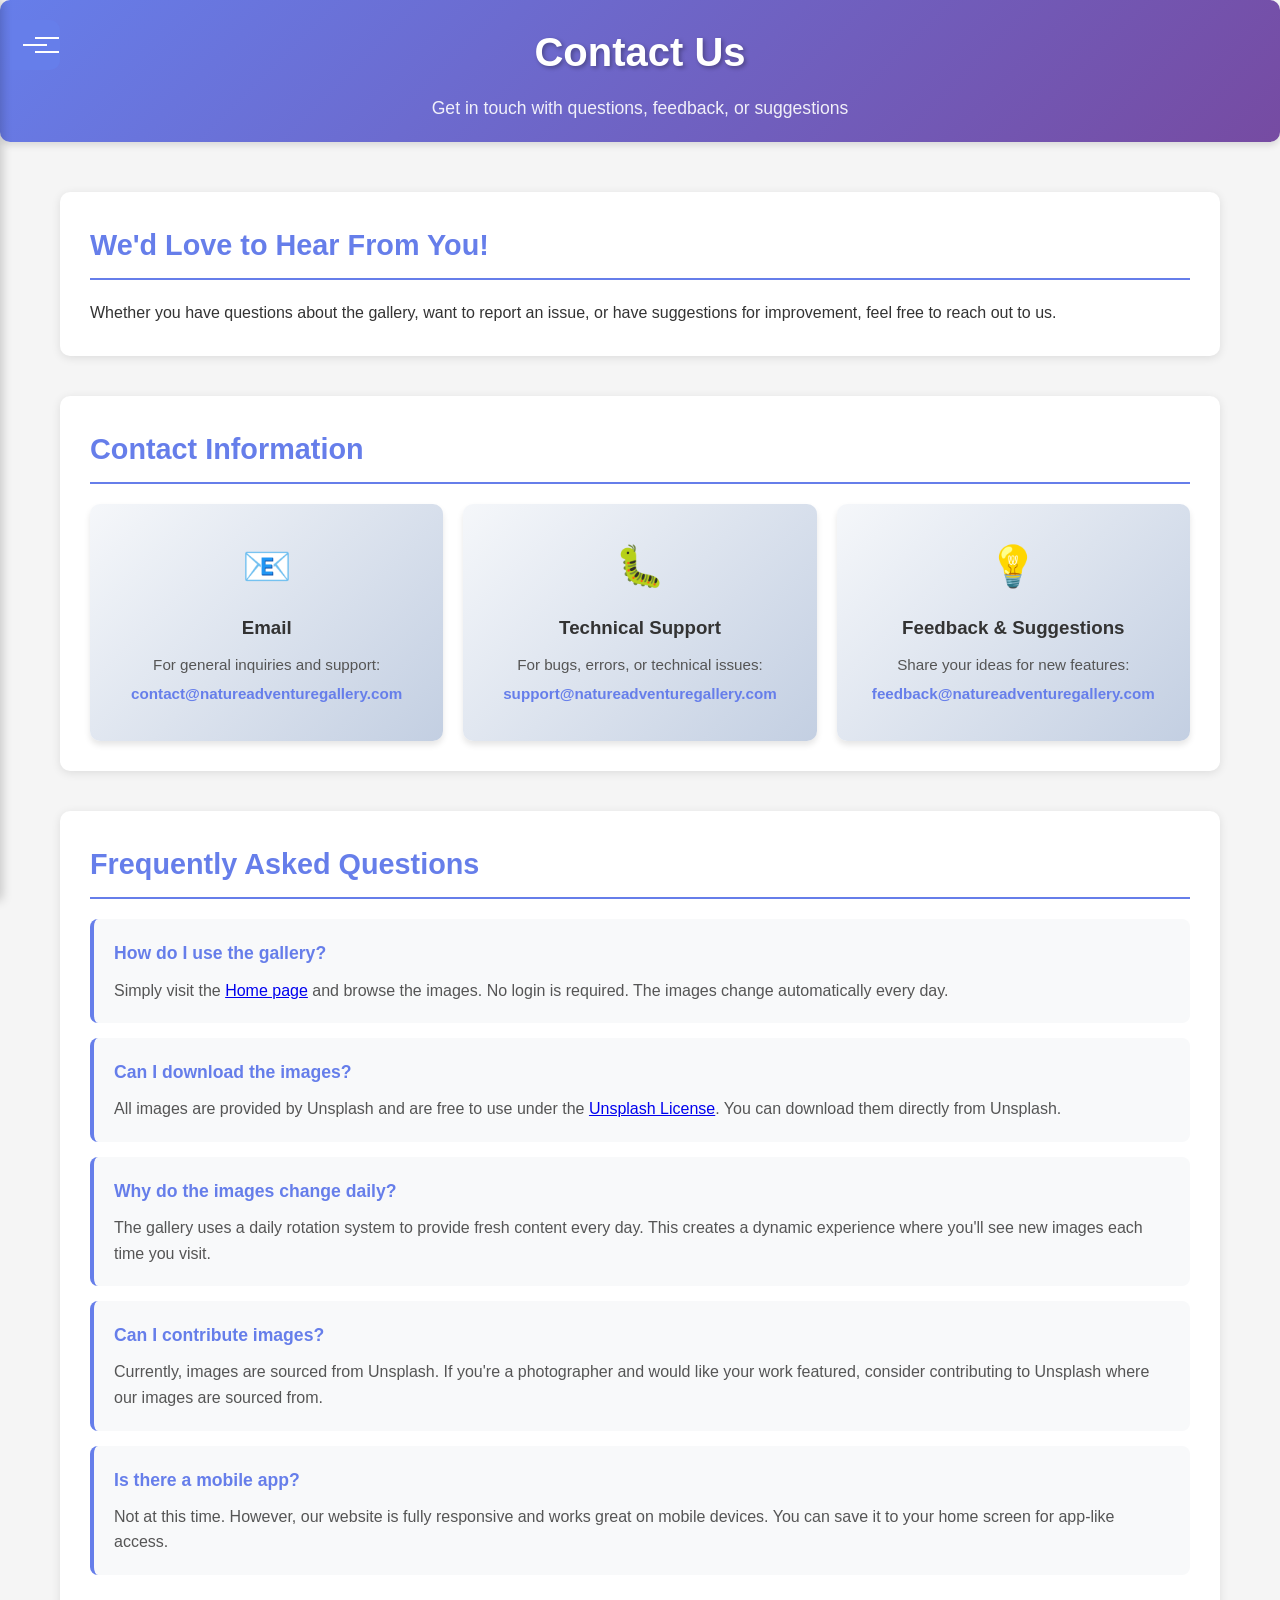
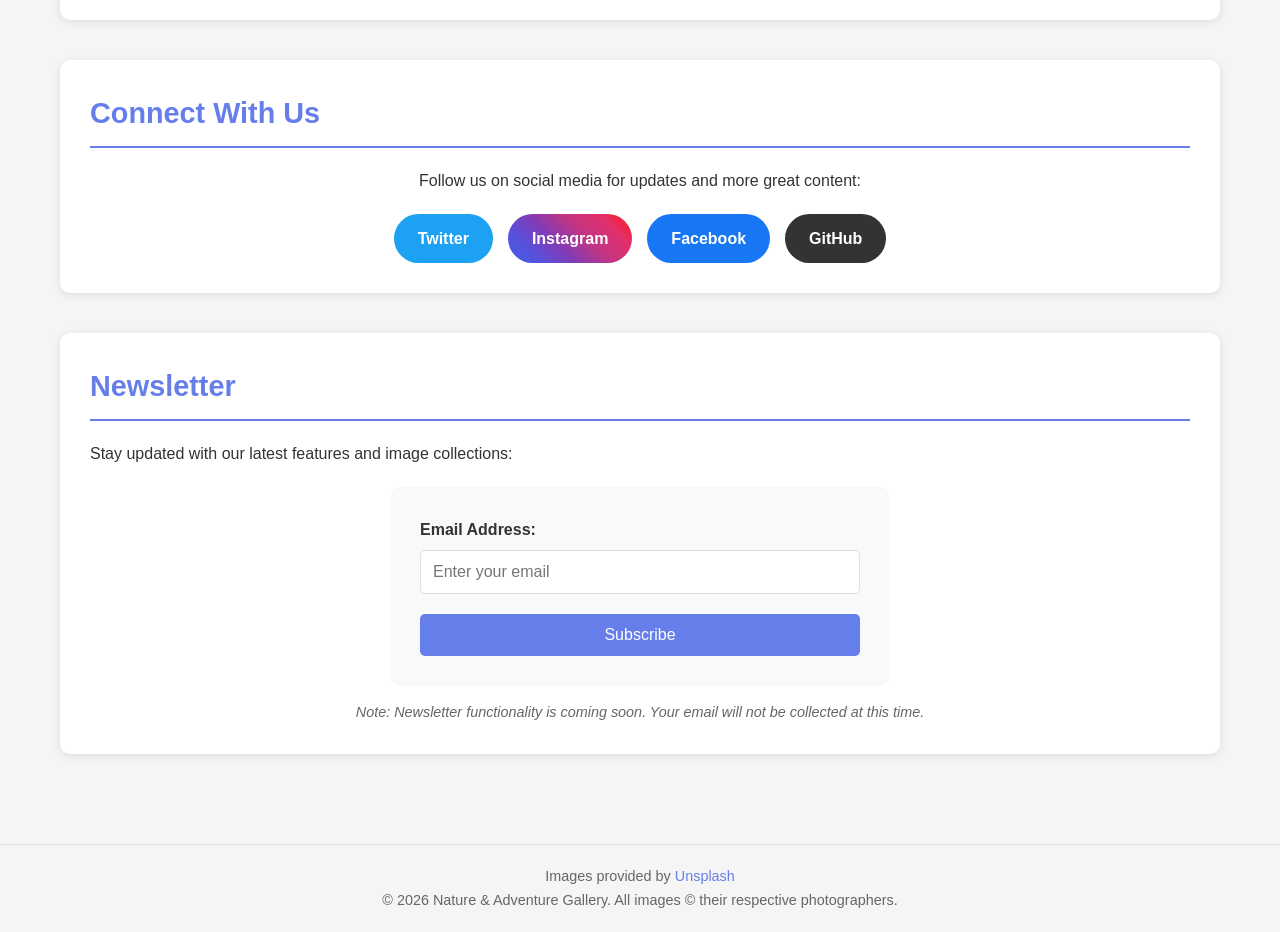
==== contact.html @ 685c34d5 "Add collapsible sidebar menu with Home, How To, and Contact pages - Add left sidebar with hamburger " ====
<!DOCTYPE html>
<html lang="en">
<head>
    <meta charset="UTF-8">
    <meta name="viewport" content="width=device-width, initial-scale=1.0">
    <title>Contact - Nature & Adventure Gallery</title>
    <link rel="stylesheet" href="styles.css">
</head>
<body>
    <div class="sidebar-container">
        <button class="sidebar-toggle" id="sidebarToggle" aria-label="Toggle menu">
            <span class="hamburger"></span>
        </button>
        <nav class="sidebar" id="sidebar">
            <ul class="sidebar-menu">
                <li><a href="index.html">Home</a></li>
                <li><a href="how-to.html">How To</a></li>
                <li><a href="contact.html" class="active">Contact</a></li>
            </ul>
        </nav>
    </div>
    
    <div class="main-content">
        <header>
            <h1>Contact Us</h1>
            <p>Get in touch with questions, feedback, or suggestions</p>
        </header>
        
        <main>
            <div class="content-page">
                <section class="contact-section">
                    <h2>We'd Love to Hear From You!</h2>
                    <p>Whether you have questions about the gallery, want to report an issue, or have suggestions for improvement, feel free to reach out to us.</p>
                </section>
                
                <section class="contact-section">
                    <h2>Contact Information</h2>
                    <div class="contact-cards">
                        <div class="contact-card">
                            <div class="contact-icon">📧</div>
                            <h3>Email</h3>
                            <p>For general inquiries and support:</p>
                            <p><a href="mailto:contact@natureadventuregallery.com">contact@natureadventuregallery.com</a></p>
                        </div>
                        <div class="contact-card">
                            <div class="contact-icon">🐛</div>
                            <h3>Technical Support</h3>
                            <p>For bugs, errors, or technical issues:</p>
                            <p><a href="mailto:support@natureadventuregallery.com">support@natureadventuregallery.com</a></p>
                        </div>
                        <div class="contact-card">
                            <div class="contact-icon">💡</div>
                            <h3>Feedback & Suggestions</h3>
                            <p>Share your ideas for new features:</p>
                            <p><a href="mailto:feedback@natureadventuregallery.com">feedback@natureadventuregallery.com</a></p>
                        </div>
                    </div>
                </section>
                
                <section class="contact-section">
                    <h2>Frequently Asked Questions</h2>
                    <div class="faq-container">
                        <div class="faq-item">
                            <h3>How do I use the gallery?</h3>
                            <p>Simply visit the <a href="index.html">Home page</a> and browse the images. No login is required. The images change automatically every day.</p>
                        </div>
                        <div class="faq-item">
                            <h3>Can I download the images?</h3>
                            <p>All images are provided by Unsplash and are free to use under the <a href="https://unsplash.com/license" target="_blank">Unsplash License</a>. You can download them directly from Unsplash.</p>
                        </div>
                        <div class="faq-item">
                            <h3>Why do the images change daily?</h3>
                            <p>The gallery uses a daily rotation system to provide fresh content every day. This creates a dynamic experience where you'll see new images each time you visit.</p>
                        </div>
                        <div class="faq-item">
                            <h3>Can I contribute images?</h3>
                            <p>Currently, images are sourced from Unsplash. If you're a photographer and would like your work featured, consider contributing to Unsplash where our images are sourced from.</p>
                        </div>
                        <div class="faq-item">
                            <h3>Is there a mobile app?</h3>
                            <p>Not at this time. However, our website is fully responsive and works great on mobile devices. You can save it to your home screen for app-like access.</p>
                        </div>
                    </div>
                </section>
                
                <section class="contact-section">
                    <h2>Connect With Us</h2>
                    <div class="social-links">
                        <p>Follow us on social media for updates and more great content:</p>
                        <div class="social-icons">
                            <a href="https://twitter.com/naturegallery" target="_blank" class="social-icon twitter">Twitter</a>
                            <a href="https://instagram.com/natureadventuregallery" target="_blank" class="social-icon instagram">Instagram</a>
                            <a href="https://facebook.com/natureadventuregallery" target="_blank" class="social-icon facebook">Facebook</a>
                            <a href="https://github.com/JowanWondergem/mistraltestcode" target="_blank" class="social-icon github">GitHub</a>
                        </div>
                    </div>
                </section>
                
                <section class="contact-section">
                    <h2>Newsletter</h2>
                    <p>Stay updated with our latest features and image collections:</p>
                    <form class="newsletter-form" action="#" method="post">
                        <div class="form-group">
                            <label for="email">Email Address:</label>
                            <input type="email" id="email" name="email" placeholder="Enter your email" required>
                        </div>
                        <button type="submit" class="submit-btn">Subscribe</button>
                    </form>
                    <p class="note">Note: Newsletter functionality is coming soon. Your email will not be collected at this time.</p>
                </section>
            </div>
        </main>
        
        <footer>
            <p>Images provided by <a href="https://unsplash.com" target="_blank">Unsplash</a></p>
            <p>&copy; 2026 Nature & Adventure Gallery. All images &copy; their respective photographers.</p>
        </footer>
    </div>
    
    <script src="app.js"></script>
</body>
</html>
---- styles.css ----
* {
    margin: 0;
    padding: 0;
    box-sizing: border-box;
}

body {
    font-family: 'Segoe UI', Tahoma, Geneva, Verdana, sans-serif;
    background-color: #f5f5f5;
    color: #333;
    line-height: 1.6;
    padding: 0;
    display: flex;
    min-height: 100vh;
}

/* Sidebar Styles */
.sidebar-container {
    position: fixed;
    left: 0;
    top: 0;
    z-index: 1000;
}

.sidebar-toggle {
    background: #667eea;
    border: none;
    width: 50px;
    height: 50px;
    cursor: pointer;
    border-radius: 0 10px 10px 0;
    display: flex;
    align-items: center;
    justify-content: center;
    margin-top: 20px;
    margin-left: 10px;
    transition: background 0.3s ease;
}

.sidebar-toggle:hover {
    background: #5568d3;
}

.sidebar-toggle:focus {
    outline: none;
    box-shadow: 0 0 0 3px rgba(102, 126, 234, 0.3);
}

.hamburger {
    display: block;
    width: 24px;
    height: 2px;
    background: white;
    position: relative;
    transition: all 0.3s ease;
}

.hamburger::before,
.hamburger::after {
    content: '';
    position: absolute;
    width: 24px;
    height: 2px;
    background: white;
    transition: all 0.3s ease;
}

.hamburger::before {
    top: -7px;
}

.hamburger::after {
    top: 7px;
}

.sidebar-toggle.open .hamburger {
    background: transparent;
}

.sidebar-toggle.open .hamburger::before {
    top: 0;
    transform: rotate(45deg);
}

.sidebar-toggle.open .hamburger::after {
    top: 0;
    transform: rotate(-45deg);
}

.sidebar {
    position: fixed;
    left: 0;
    top: 0;
    width: 250px;
    height: 100vh;
    background: linear-gradient(180deg, #667eea 0%, #764ba2 100%);
    color: white;
    transform: translateX(-100%);
    transition: transform 0.3s ease;
    z-index: 999;
    overflow-y: auto;
    box-shadow: 2px 0 10px rgba(0, 0, 0, 0.2);
}

.sidebar.open {
    transform: translateX(0);
}

.sidebar-menu {
    list-style: none;
    padding: 80px 0 20px;
}

.sidebar-menu li {
    padding: 15px 20px;
    border-bottom: 1px solid rgba(255, 255, 255, 0.1);
}

.sidebar-menu li:last-child {
    border-bottom: none;
}

.sidebar-menu a {
    color: white;
    text-decoration: none;
    font-size: 1.1rem;
    display: block;
    transition: all 0.3s ease;
    padding: 5px 0;
}

.sidebar-menu a:hover {
    color: #ffd700;
    transform: translateX(10px);
}

.sidebar-menu a.active {
    color: #ffd700;
    font-weight: bold;
    background: rgba(255, 215, 0, 0.1);
    border-radius: 5px;
    padding: 8px 15px;
}

.main-content {
    flex: 1;
    margin-left: 0;
    transition: margin-left 0.3s ease;
    width: 100%;
}

.sidebar.open ~ .main-content {
    margin-left: 250px;
}

/* Overlay when sidebar is open on mobile */
.sidebar-overlay {
    display: none;
    position: fixed;
    top: 0;
    left: 0;
    right: 0;
    bottom: 0;
    background: rgba(0, 0, 0, 0.5);
    z-index: 998;
}

.sidebar-overlay.active {
    display: block;
}

header {
    text-align: center;
    margin-bottom: 30px;
    padding: 20px;
    background: linear-gradient(135deg, #667eea 0%, #764ba2 100%);
    color: white;
    border-radius: 10px;
    box-shadow: 0 4px 6px rgba(0, 0, 0, 0.1);
}

header h1 {
    font-size: 2.5rem;
    margin-bottom: 10px;
    text-shadow: 2px 2px 4px rgba(0, 0, 0, 0.3);
}

header p {
    font-size: 1.1rem;
    opacity: 0.9;
}

.gallery-grid {
    display: grid;
    grid-template-columns: repeat(auto-fill, minmax(250px, 1fr));
    gap: 20px;
    margin-bottom: 30px;
}

.gallery-item {
    position: relative;
    aspect-ratio: 1 / 1;
    overflow: hidden;
    border-radius: 10px;
    box-shadow: 0 4px 8px rgba(0, 0, 0, 0.1);
    transition: transform 0.3s ease, box-shadow 0.3s ease;
    background-color: #ddd;
}

.gallery-item:hover {
    transform: scale(1.03);
    box-shadow: 0 6px 12px rgba(0, 0, 0, 0.2);
}

.gallery-item img {
    width: 100%;
    height: 100%;
    object-fit: cover;
    display: block;
    transition: transform 0.5s ease;
}

.gallery-item:hover img {
    transform: scale(1.1);
}

.gallery-item .overlay {
    position: absolute;
    bottom: 0;
    left: 0;
    right: 0;
    background: linear-gradient(transparent, rgba(0, 0, 0, 0.8));
    color: white;
    padding: 20px;
    transform: translateY(100%);
    transition: transform 0.3s ease;
}

.gallery-item:hover .overlay {
    transform: translateY(0);
}

.gallery-item .category {
    font-size: 0.9rem;
    font-weight: bold;
    margin-bottom: 5px;
}

.gallery-item .photographer {
    font-size: 0.8rem;
    opacity: 0.8;
}

.loading {
    text-align: center;
    font-size: 1.2rem;
    color: #666;
    margin: 40px 0;
}

footer {
    text-align: center;
    padding: 20px;
    color: #666;
    font-size: 0.9rem;
    margin-top: 30px;
    border-top: 1px solid #ddd;
}

footer a {
    color: #667eea;
    text-decoration: none;
}

footer a:hover {
    text-decoration: underline;
}

/* Responsive adjustments */
@media (max-width: 768px) {
    .gallery-grid {
        grid-template-columns: repeat(auto-fill, minmax(200px, 1fr));
        gap: 15px;
    }
    
    header h1 {
        font-size: 2rem;
    }
    
    header p {
        font-size: 1rem;
    }
}

@media (max-width: 480px) {
    body {
        padding: 10px;
    }
    
    .gallery-grid {
        grid-template-columns: repeat(auto-fill, minmax(150px, 1fr));
        gap: 10px;
    }
    
    header h1 {
        font-size: 1.5rem;
    }
    
    header p {
        font-size: 0.9rem;
    }
}

/* Animation for new images */
@keyframes fadeIn {
    from {
        opacity: 0;
        transform: scale(0.9);
    }
    to {
        opacity: 1;
        transform: scale(1);
    }
}

.gallery-item.fade-in {
    animation: fadeIn 0.5s ease forwards;
}

/* Content Pages Styles */
.content-page {
    max-width: 1200px;
    margin: 0 auto;
    padding: 20px;
}

.how-to-section {
    margin-bottom: 40px;
    background: white;
    padding: 30px;
    border-radius: 10px;
    box-shadow: 0 2px 10px rgba(0, 0, 0, 0.1);
}

.how-to-section h2 {
    color: #667eea;
    margin-bottom: 20px;
    font-size: 1.8rem;
    border-bottom: 2px solid #667eea;
    padding-bottom: 10px;
}

.instructions-list {
    margin-left: 20px;
    line-height: 1.8;
}

.instructions-list li {
    margin-bottom: 10px;
}

.categories-grid {
    display: grid;
    grid-template-columns: repeat(auto-fit, minmax(250px, 1fr));
    gap: 20px;
    margin-top: 20px;
}

.category-card {
    background: linear-gradient(135deg, #f5f7fa 0%, #c3cfe2 100%);
    padding: 20px;
    border-radius: 10px;
    text-align: center;
    box-shadow: 0 4px 6px rgba(0, 0, 0, 0.1);
}

.category-card h3 {
    margin-bottom: 10px;
    color: #333;
}

.category-card p {
    font-size: 0.95rem;
    color: #555;
}

/* Contact Page Styles */
.contact-section {
    margin-bottom: 40px;
    background: white;
    padding: 30px;
    border-radius: 10px;
    box-shadow: 0 2px 10px rgba(0, 0, 0, 0.1);
}

.contact-section h2 {
    color: #667eea;
    margin-bottom: 20px;
    font-size: 1.8rem;
    border-bottom: 2px solid #667eea;
    padding-bottom: 10px;
}

.contact-cards {
    display: grid;
    grid-template-columns: repeat(auto-fit, minmax(250px, 1fr));
    gap: 20px;
    margin-top: 20px;
}

.contact-card {
    background: linear-gradient(135deg, #f5f7fa 0%, #c3cfe2 100%);
    padding: 30px 20px;
    border-radius: 10px;
    text-align: center;
    box-shadow: 0 4px 6px rgba(0, 0, 0, 0.1);
}

.contact-icon {
    font-size: 2.5rem;
    margin-bottom: 15px;
}

.contact-card h3 {
    margin-bottom: 10px;
    color: #333;
}

.contact-card p {
    font-size: 0.95rem;
    color: #555;
    margin-bottom: 5px;
}

.contact-card a {
    color: #667eea;
    text-decoration: none;
    font-weight: bold;
}

.contact-card a:hover {
    text-decoration: underline;
}

/* FAQ Section */
.faq-container {
    margin-top: 20px;
}

.faq-item {
    background: #f8f9fa;
    padding: 20px;
    border-radius: 8px;
    margin-bottom: 15px;
    border-left: 4px solid #667eea;
}

.faq-item h3 {
    color: #667eea;
    margin-bottom: 10px;
    font-size: 1.1rem;
}

.faq-item p {
    color: #555;
    line-height: 1.6;
}

/* Social Links */
.social-links {
    text-align: center;
}

.social-links p {
    margin-bottom: 20px;
}

.social-icons {
    display: flex;
    justify-content: center;
    gap: 15px;
    flex-wrap: wrap;
}

.social-icon {
    display: inline-block;
    background: #667eea;
    color: white;
    padding: 12px 24px;
    border-radius: 25px;
    text-decoration: none;
    font-weight: bold;
    transition: all 0.3s ease;
}

.social-icon:hover {
    background: #5568d3;
    transform: translateY(-3px);
    box-shadow: 0 4px 8px rgba(0, 0, 0, 0.2);
}

.social-icon.twitter { background: #1DA1F2; }
.social-icon.instagram { background: linear-gradient(45deg, #405DE6, #5851DB, #833AB4, #C13584, #E1306C, #FD1D1D); }
.social-icon.facebook { background: #1877F2; }
.social-icon.github { background: #333; }

/* Newsletter Form */
.newsletter-form {
    max-width: 500px;
    margin: 20px auto 0;
    background: #f8f9fa;
    padding: 30px;
    border-radius: 10px;
}

.form-group {
    margin-bottom: 20px;
}

.form-group label {
    display: block;
    margin-bottom: 8px;
    font-weight: bold;
    color: #333;
}

.form-group input {
    width: 100%;
    padding: 12px;
    border: 1px solid #ddd;
    border-radius: 5px;
    font-size: 1rem;
    transition: border 0.3s ease;
}

.form-group input:focus {
    outline: none;
    border-color: #667eea;
    box-shadow: 0 0 0 3px rgba(102, 126, 234, 0.1);
}

.submit-btn {
    background: #667eea;
    color: white;
    border: none;
    padding: 12px 30px;
    border-radius: 5px;
    font-size: 1rem;
    cursor: pointer;
    transition: all 0.3s ease;
    width: 100%;
}

.submit-btn:hover {
    background: #5568d3;
    transform: translateY(-2px);
}

.note {
    font-size: 0.9rem;
    color: #666;
    font-style: italic;
    text-align: center;
    margin-top: 15px;
}
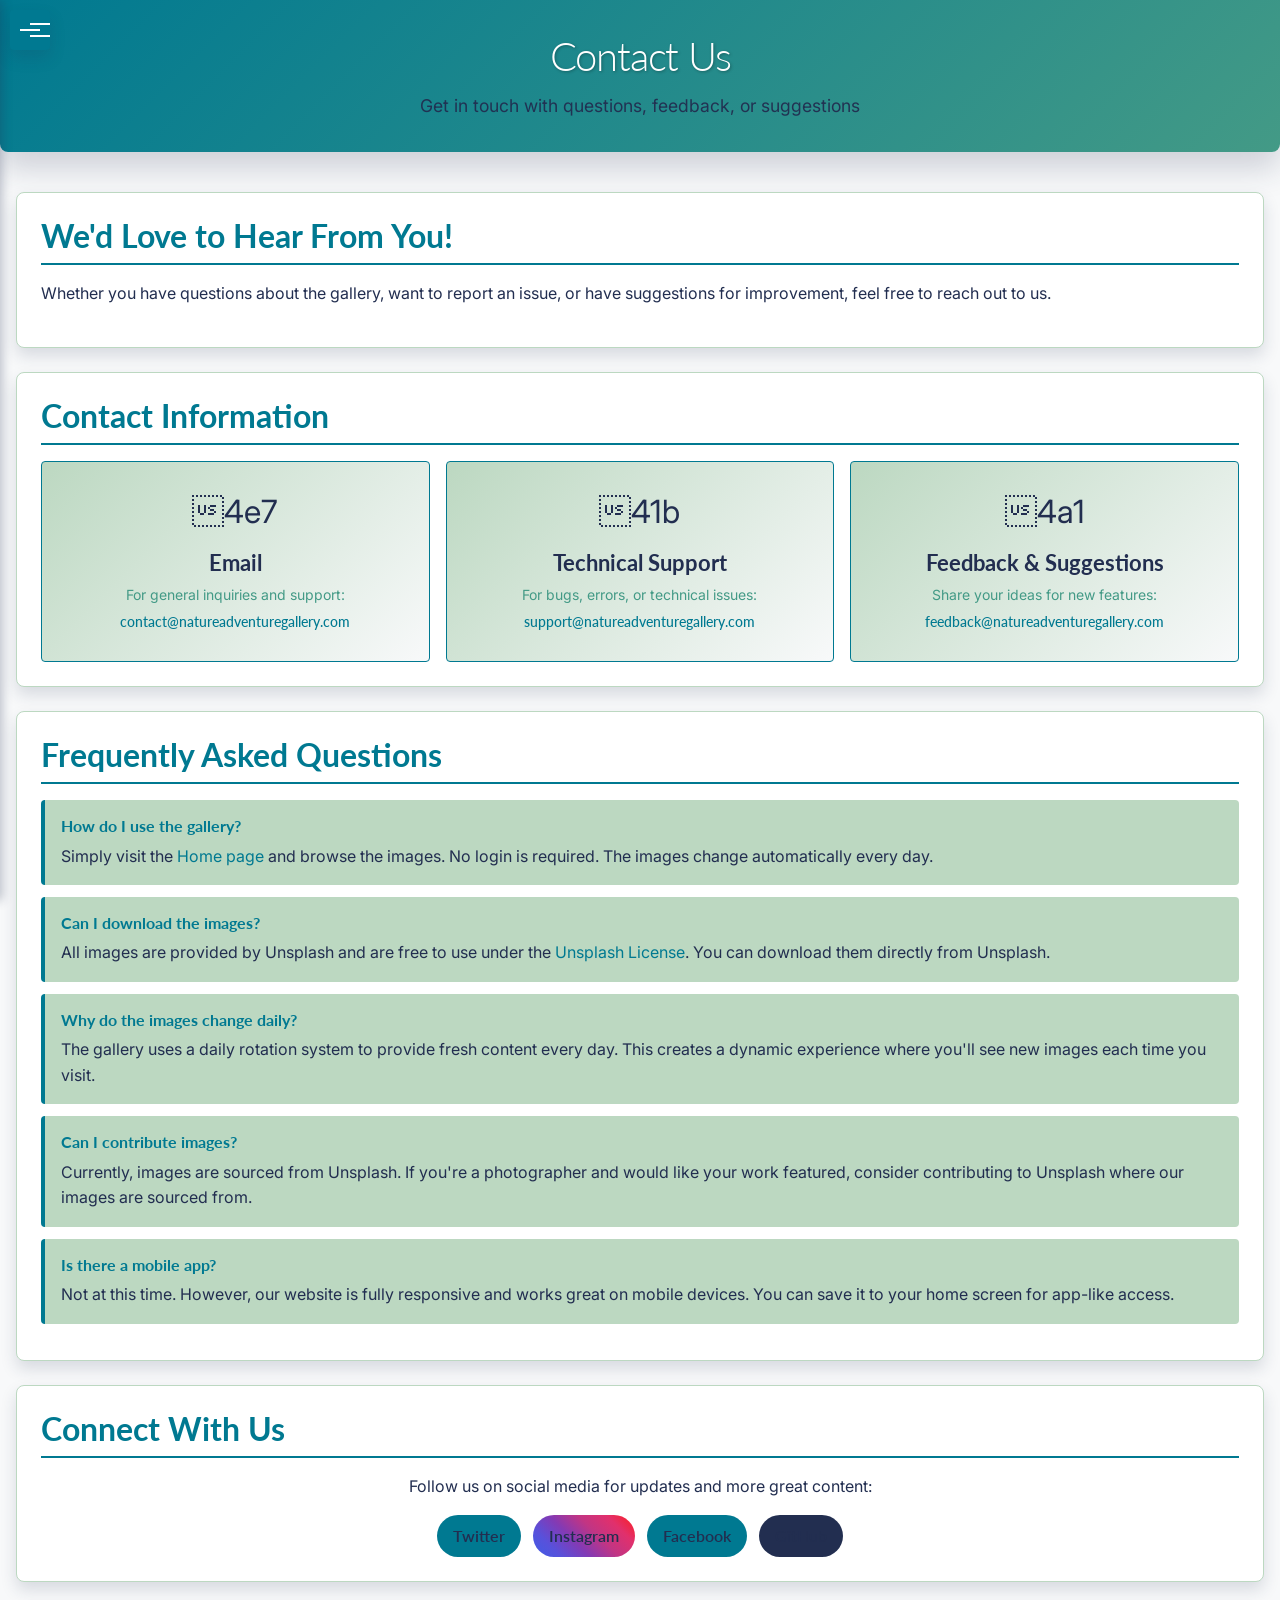
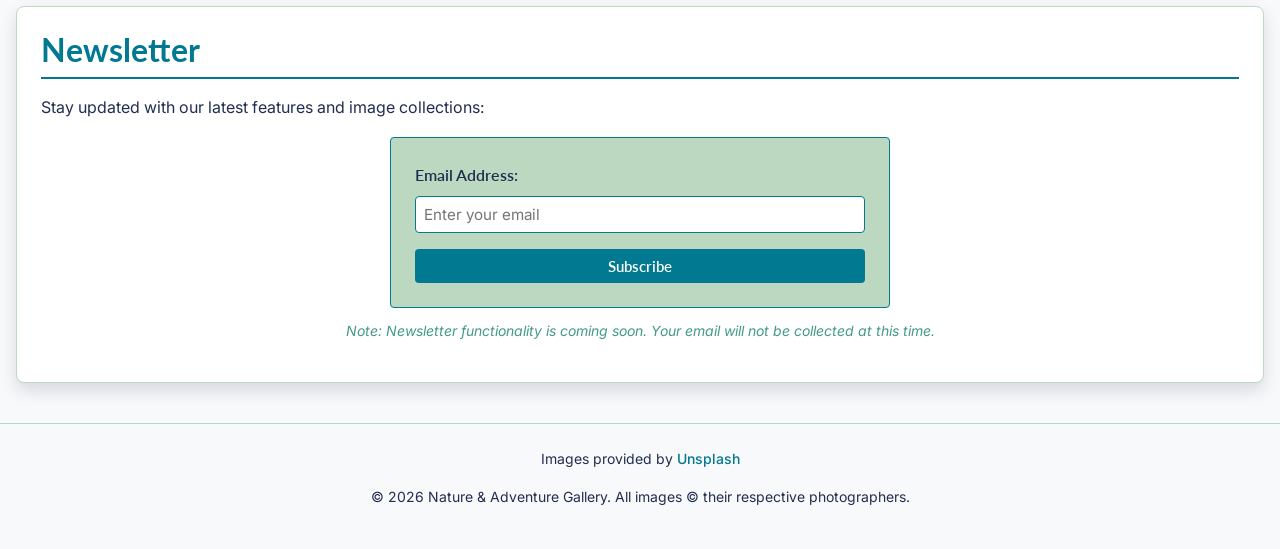
==== commit 66cde5a8: "Update typography with Lato and Inter Google Fonts - Add Lato font for headings (light, elegant) - A" ====
--- a/contact.html
+++ b/contact.html
@@ -4,6 +4,9 @@
     <meta charset="UTF-8">
     <meta name="viewport" content="width=device-width, initial-scale=1.0">
     <title>Contact - Nature & Adventure Gallery</title>
+    <link rel="preconnect" href="https://fonts.googleapis.com">
+    <link rel="preconnect" href="https://fonts.gstatic.com" crossorigin>
+    <link href="https://fonts.googleapis.com/css2?family=Lato:wght@300;400;700&family=Inter:wght@400;500;600;700&display=swap" rel="stylesheet">
     <link rel="stylesheet" href="styles.css">
 </head>
 <body>
@@ -37,19 +40,19 @@
                     <h2>Contact Information</h2>
                     <div class="contact-cards">
                         <div class="contact-card">
-                            <div class="contact-icon">📧</div>
+                            <div class="contact-icon">4e7</div>
                             <h3>Email</h3>
                             <p>For general inquiries and support:</p>
                             <p><a href="mailto:contact@natureadventuregallery.com">contact@natureadventuregallery.com</a></p>
                         </div>
                         <div class="contact-card">
-                            <div class="contact-icon">🐛</div>
+                            <div class="contact-icon">41b</div>
                             <h3>Technical Support</h3>
                             <p>For bugs, errors, or technical issues:</p>
                             <p><a href="mailto:support@natureadventuregallery.com">support@natureadventuregallery.com</a></p>
                         </div>
                         <div class="contact-card">
-                            <div class="contact-icon">💡</div>
+                            <div class="contact-icon">4a1</div>
                             <h3>Feedback & Suggestions</h3>
                             <p>Share your ideas for new features:</p>
                             <p><a href="mailto:feedback@natureadventuregallery.com">feedback@natureadventuregallery.com</a></p>
--- a/styles.css
+++ b/styles.css
@@ -1,91 +1,234 @@
-* {
+/* Coolors Palette: https://coolors.co/222e50-007991-439a86-bcd8c1-e9d985 */
+/* Color Definitions:
+   #222E50 - Deep Navy (Primary/Dark)
+   #007991 - Teal Blue (Primary)
+   #439A86 - Sea Green (Secondary)
+   #BCD8C1 - Mint Green (Light)
+   #E9D985 - Warm Sand (Accent)
+*/
+
+*, *::before, *::after {
+    box-sizing: border-box;
     margin: 0;
     padding: 0;
-    box-sizing: border-box;
+}
+
+:root {
+    /* Primary Colors */
+    --navy: #222E50;
+    --teal: #007991;
+    --sea-green: #439A86;
+    --mint: #BCD8C1;
+    --sand: #E9D985;
+    
+    /* Semantic Colors */
+    --primary: var(--teal);
+    --primary-dark: #005f73;
+    --primary-light: var(--mint);
+    --secondary: var(--sea-green);
+    --accent: var(--sand);
+    
+    /* Neutral Colors */
+    --dark: var(--navy);
+    --light: #f8f9fa;
+    --white: #fff;
+    --gray: #6c757d;
+    --gray-light: #e9ecef;
+    
+    /* Design Tokens */
+    --border-radius: 0.25rem;
+    --border-radius-lg: 0.5rem;
+    --box-shadow: 0 0.5rem 1rem rgba(34, 46, 80, 0.15);
+    --box-shadow-lg: 0 1rem 2rem rgba(34, 46, 80, 0.2);
+    --transition: all 0.2s ease-in-out;
+    --transition-slow: all 0.3s ease-in-out;
+    
+    /* Typography - Modern Font Stack */
+    --font-primary: 'Lato', sans-serif;
+    --font-secondary: 'Inter', sans-serif;
+    --font-size-base: 1rem;
+    --line-height-base: 1.6;
+}
+
+html {
+    scroll-behavior: smooth;
 }
 
 body {
-    font-family: 'Segoe UI', Tahoma, Geneva, Verdana, sans-serif;
-    background-color: #f5f5f5;
-    color: #333;
-    line-height: 1.6;
-    padding: 0;
-    display: flex;
-    min-height: 100vh;
-}
-
-/* Sidebar Styles */
+    font-family: var(--font-secondary);
+    font-size: var(--font-size-base);
+    font-weight: 400;
+    line-height: var(--line-height-base);
+    color: var(--dark);
+    background-color: var(--light);
+    -webkit-font-smoothing: antialiased;
+    -moz-osx-font-smoothing: grayscale;
+}
+
+/* Typography */
+h1, h2, h3, h4, h5, h6 {
+    margin-bottom: 0.5rem;
+    font-weight: 700;
+    line-height: 1.2;
+    color: var(--navy);
+    font-family: var(--font-primary);
+}
+
+h1 { 
+    font-size: calc(1.325rem + 1.9vw); 
+    font-weight: 300;
+    letter-spacing: -0.02em;
+}
+h2 { 
+    font-size: calc(1.275rem + 0.9vw); 
+    font-weight: 700;
+}
+h3 { 
+    font-size: 1.4rem; 
+    font-weight: 700;
+}
+h4 { font-size: 1.2rem; }
+
+p {
+    margin-bottom: 1rem;
+    color: var(--dark);
+    font-family: var(--font-secondary);
+}
+
+a {
+    color: var(--primary);
+    text-decoration: none;
+    transition: var(--transition);
+    font-family: var(--font-secondary);
+}
+
+a:hover {
+    color: var(--primary-dark);
+    text-decoration: underline;
+}
+
+/* Buttons */
+.btn {
+    display: inline-block;
+    font-weight: 600;
+    text-align: center;
+    white-space: nowrap;
+    vertical-align: middle;
+    user-select: none;
+    border: 1px solid transparent;
+    padding: 0.5rem 1.25rem;
+    font-size: 0.95rem;
+    line-height: 1.5;
+    border-radius: var(--border-radius);
+    transition: var(--transition);
+    cursor: pointer;
+    font-family: var(--font-primary);
+}
+
+.btn-primary {
+    color: var(--white);
+    background-color: var(--primary);
+    border-color: var(--primary);
+}
+
+.btn-primary:hover {
+    color: var(--white);
+    background-color: var(--primary-dark);
+    border-color: var(--primary-dark);
+}
+
+.btn-accent {
+    color: var(--navy);
+    background-color: var(--accent);
+    border-color: var(--accent);
+    font-weight: 700;
+}
+
+.btn-accent:hover {
+    color: var(--navy);
+    background-color: #d4c477;
+    border-color: #d4c477;
+}
+
+/* Layout */
+.container {
+    width: 100%;
+    padding-right: var(--padding-x, 0.75rem);
+    padding-left: var(--padding-x, 0.75rem);
+    margin-right: auto;
+    margin-left: auto;
+}
+
+@media (min-width: 576px) {
+    .container { max-width: 540px; }
+}
+@media (min-width: 768px) {
+    .container { max-width: 720px; }
+}
+@media (min-width: 992px) {
+    .container { max-width: 960px; }
+}
+@media (min-width: 1200px) {
+    .container { max-width: 1140px; }
+}
+
+/* Sidebar */
 .sidebar-container {
     position: fixed;
     left: 0;
     top: 0;
-    z-index: 1000;
+    z-index: 1050;
 }
 
 .sidebar-toggle {
-    background: #667eea;
+    position: fixed;
+    left: 10px;
+    top: 10px;
+    z-index: 1051;
+    background: var(--primary);
+    color: var(--white);
     border: none;
-    width: 50px;
-    height: 50px;
+    width: 40px;
+    height: 40px;
     cursor: pointer;
-    border-radius: 0 10px 10px 0;
+    border-radius: var(--border-radius);
     display: flex;
     align-items: center;
     justify-content: center;
-    margin-top: 20px;
-    margin-left: 10px;
-    transition: background 0.3s ease;
+    transition: var(--transition);
+    box-shadow: var(--box-shadow);
 }
 
 .sidebar-toggle:hover {
-    background: #5568d3;
-}
-
-.sidebar-toggle:focus {
-    outline: none;
-    box-shadow: 0 0 0 3px rgba(102, 126, 234, 0.3);
-}
-
-.hamburger {
+    background: var(--primary-dark);
+    transform: scale(1.05);
+}
+
+.sidebar-toggle .hamburger {
     display: block;
-    width: 24px;
+    width: 20px;
     height: 2px;
-    background: white;
+    background: var(--white);
     position: relative;
-    transition: all 0.3s ease;
-}
-
-.hamburger::before,
-.hamburger::after {
+    transition: var(--transition);
+}
+
+.sidebar-toggle .hamburger::before,
+.sidebar-toggle .hamburger::after {
     content: '';
     position: absolute;
-    width: 24px;
+    width: 20px;
     height: 2px;
-    background: white;
-    transition: all 0.3s ease;
-}
-
-.hamburger::before {
-    top: -7px;
-}
-
-.hamburger::after {
-    top: 7px;
-}
-
-.sidebar-toggle.open .hamburger {
-    background: transparent;
-}
-
-.sidebar-toggle.open .hamburger::before {
-    top: 0;
-    transform: rotate(45deg);
-}
-
-.sidebar-toggle.open .hamburger::after {
-    top: 0;
-    transform: rotate(-45deg);
-}
+    background: var(--white);
+    transition: var(--transition);
+}
+
+.sidebar-toggle .hamburger::before { top: -6px; }
+.sidebar-toggle .hamburger::after { top: 6px; }
+
+.sidebar-toggle.open .hamburger { background: transparent; }
+.sidebar-toggle.open .hamburger::before { top: 0; transform: rotate(45deg); }
+.sidebar-toggle.open .hamburger::after { top: 0; transform: rotate(-45deg); }
 
 .sidebar {
     position: fixed;
@@ -93,13 +236,15 @@
     top: 0;
     width: 250px;
     height: 100vh;
-    background: linear-gradient(180deg, #667eea 0%, #764ba2 100%);
-    color: white;
+    background: var(--navy);
+    color: var(--white);
     transform: translateX(-100%);
-    transition: transform 0.3s ease;
-    z-index: 999;
+    transition: var(--transition-slow);
     overflow-y: auto;
-    box-shadow: 2px 0 10px rgba(0, 0, 0, 0.2);
+    z-index: 1040;
+    padding-top: 60px;
+    box-shadow: 2px 0 10px rgba(34, 46, 80, 0.3);
+    font-family: var(--font-primary);
 }
 
 .sidebar.open {
@@ -108,52 +253,48 @@
 
 .sidebar-menu {
     list-style: none;
-    padding: 80px 0 20px;
+    padding: 0;
+    margin: 0;
 }
 
 .sidebar-menu li {
-    padding: 15px 20px;
     border-bottom: 1px solid rgba(255, 255, 255, 0.1);
 }
 
-.sidebar-menu li:last-child {
-    border-bottom: none;
-}
-
 .sidebar-menu a {
-    color: white;
-    text-decoration: none;
-    font-size: 1.1rem;
     display: block;
-    transition: all 0.3s ease;
-    padding: 5px 0;
+    padding: 12px 20px;
+    color: var(--gray);
+    transition: var(--transition);
+    font-size: 0.95rem;
+    font-family: var(--font-primary);
+    font-weight: 400;
 }
 
 .sidebar-menu a:hover {
-    color: #ffd700;
-    transform: translateX(10px);
+    color: var(--white);
+    background: rgba(0, 121, 145, 0.1);
 }
 
 .sidebar-menu a.active {
-    color: #ffd700;
-    font-weight: bold;
-    background: rgba(255, 215, 0, 0.1);
-    border-radius: 5px;
-    padding: 8px 15px;
+    color: var(--white);
+    background: var(--primary);
+    font-weight: 700;
 }
 
 .main-content {
-    flex: 1;
     margin-left: 0;
-    transition: margin-left 0.3s ease;
-    width: 100%;
+    transition: var(--transition-slow);
+    min-height: 100vh;
+    display: flex;
+    flex-direction: column;
 }
 
 .sidebar.open ~ .main-content {
     margin-left: 250px;
 }
 
-/* Overlay when sidebar is open on mobile */
+/* Overlay for mobile */
 .sidebar-overlay {
     display: none;
     position: fixed;
@@ -162,54 +303,65 @@
     right: 0;
     bottom: 0;
     background: rgba(0, 0, 0, 0.5);
-    z-index: 998;
+    z-index: 1030;
 }
 
 .sidebar-overlay.active {
     display: block;
 }
 
+/* Header */
 header {
-    text-align: center;
-    margin-bottom: 30px;
-    padding: 20px;
-    background: linear-gradient(135deg, #667eea 0%, #764ba2 100%);
-    color: white;
-    border-radius: 10px;
-    box-shadow: 0 4px 6px rgba(0, 0, 0, 0.1);
+    background: linear-gradient(135deg, var(--primary) 0%, var(--secondary) 100%);
+    color: var(--white);
+    padding: 2rem 1rem;
+    margin-bottom: 1.5rem;
+    border-radius: 0 0 var(--border-radius-lg) var(--border-radius-lg);
+    box-shadow: var(--box-shadow-lg);
+    text-align: center;
 }
 
 header h1 {
+    color: var(--white);
+    margin-bottom: 0.75rem;
+    text-shadow: 1px 1px 3px rgba(0, 0, 0, 0.3);
+    font-family: var(--font-primary);
+    font-weight: 300;
+    letter-spacing: -0.03em;
     font-size: 2.5rem;
-    margin-bottom: 10px;
-    text-shadow: 2px 2px 4px rgba(0, 0, 0, 0.3);
 }
 
 header p {
+    opacity: 0.95;
+    margin-bottom: 0;
     font-size: 1.1rem;
-    opacity: 0.9;
-}
-
+    font-family: var(--font-secondary);
+    font-weight: 400;
+}
+
+/* Gallery Grid */
 .gallery-grid {
     display: grid;
     grid-template-columns: repeat(auto-fill, minmax(250px, 1fr));
-    gap: 20px;
-    margin-bottom: 30px;
+    gap: 1rem;
+    margin-bottom: 1.5rem;
+    padding: 0 1rem;
 }
 
 .gallery-item {
     position: relative;
     aspect-ratio: 1 / 1;
     overflow: hidden;
-    border-radius: 10px;
-    box-shadow: 0 4px 8px rgba(0, 0, 0, 0.1);
-    transition: transform 0.3s ease, box-shadow 0.3s ease;
-    background-color: #ddd;
+    border-radius: var(--border-radius-lg);
+    box-shadow: var(--box-shadow);
+    transition: var(--transition-slow);
+    background: var(--mint);
+    cursor: pointer;
 }
 
 .gallery-item:hover {
-    transform: scale(1.03);
-    box-shadow: 0 6px 12px rgba(0, 0, 0, 0.2);
+    transform: translateY(-8px);
+    box-shadow: var(--box-shadow-lg);
 }
 
 .gallery-item img {
@@ -217,11 +369,11 @@
     height: 100%;
     object-fit: cover;
     display: block;
-    transition: transform 0.5s ease;
+    transition: var(--transition-slow);
 }
 
 .gallery-item:hover img {
-    transform: scale(1.1);
+    transform: scale(1.05);
 }
 
 .gallery-item .overlay {
@@ -229,11 +381,11 @@
     bottom: 0;
     left: 0;
     right: 0;
-    background: linear-gradient(transparent, rgba(0, 0, 0, 0.8));
-    color: white;
-    padding: 20px;
+    background: linear-gradient(transparent, rgba(34, 46, 80, 0.9));
+    color: var(--white);
+    padding: 1rem;
     transform: translateY(100%);
-    transition: transform 0.3s ease;
+    transition: var(--transition-slow);
 }
 
 .gallery-item:hover .overlay {
@@ -241,325 +393,658 @@
 }
 
 .gallery-item .category {
-    font-size: 0.9rem;
-    font-weight: bold;
-    margin-bottom: 5px;
+    font-size: 0.875rem;
+    font-weight: 600;
+    margin-bottom: 0.25rem;
+    color: var(--accent);
+    font-family: var(--font-primary);
 }
 
 .gallery-item .photographer {
-    font-size: 0.8rem;
-    opacity: 0.8;
-}
-
+    font-size: 0.75rem;
+    opacity: 0.9;
+    font-family: var(--font-secondary);
+}
+
+/* Loading */
 .loading {
     text-align: center;
-    font-size: 1.2rem;
-    color: #666;
-    margin: 40px 0;
-}
-
+    font-size: 1.1rem;
+    color: var(--gray);
+    padding: 2rem;
+    font-family: var(--font-secondary);
+}
+
+/* Footer */
 footer {
     text-align: center;
-    padding: 20px;
-    color: #666;
-    font-size: 0.9rem;
-    margin-top: 30px;
-    border-top: 1px solid #ddd;
+    padding: 1.5rem;
+    color: var(--navy);
+    font-size: 0.875rem;
+    margin-top: auto;
+    border-top: 1px solid var(--mint);
+    background: var(--light);
+    font-family: var(--font-secondary);
 }
 
 footer a {
-    color: #667eea;
+    color: var(--primary);
+    font-weight: 500;
+}
+
+/* Content Pages */
+.content-page {
+    max-width: 100%;
+    padding: 1rem;
+}
+
+.how-to-section, .contact-section {
+    background: var(--white);
+    padding: 1.5rem;
+    border-radius: var(--border-radius-lg);
+    box-shadow: var(--box-shadow);
+    margin-bottom: 1.5rem;
+    border: 1px solid var(--mint);
+}
+
+.how-to-section h2, .contact-section h2 {
+    color: var(--primary);
+    margin-bottom: 1rem;
+    padding-bottom: 0.5rem;
+    border-bottom: 2px solid var(--primary);
+    font-family: var(--font-primary);
+    font-weight: 700;
+}
+
+.instructions-list {
+    margin-left: 1.25rem;
+    line-height: 1.7;
+    margin-bottom: 1rem;
+}
+
+.instructions-list li {
+    margin-bottom: 0.5rem;
+    font-family: var(--font-secondary);
+}
+
+.categories-grid {
+    display: grid;
+    grid-template-columns: repeat(auto-fit, minmax(250px, 1fr));
+    gap: 1rem;
+    margin-top: 1rem;
+}
+
+.category-card {
+    background: linear-gradient(135deg, var(--mint) 0%, var(--light) 100%);
+    padding: 1rem;
+    border-radius: var(--border-radius);
+    text-align: center;
+    border: 1px solid var(--primary);
+    transition: var(--transition);
+}
+
+.category-card:hover {
+    transform: translateY(-4px);
+    box-shadow: var(--box-shadow);
+}
+
+.category-card h3 {
+    margin-bottom: 0.5rem;
+    color: var(--navy);
+    font-family: var(--font-primary);
+    font-weight: 700;
+}
+
+.category-card p {
+    font-size: 0.875rem;
+    color: var(--secondary);
+    font-family: var(--font-secondary);
+}
+
+.contact-cards {
+    display: grid;
+    grid-template-columns: repeat(auto-fit, minmax(250px, 1fr));
+    gap: 1rem;
+    margin-top: 1rem;
+}
+
+.contact-card {
+    background: linear-gradient(135deg, var(--mint) 0%, var(--light) 100%);
+    padding: 1.5rem;
+    border-radius: var(--border-radius);
+    text-align: center;
+    border: 1px solid var(--primary);
+    transition: var(--transition);
+}
+
+.contact-card:hover {
+    transform: translateY(-4px);
+    box-shadow: var(--box-shadow);
+}
+
+.contact-icon {
+    font-size: 2rem;
+    margin-bottom: 0.75rem;
+}
+
+.contact-card h3 {
+    margin-bottom: 0.5rem;
+    color: var(--navy);
+    font-family: var(--font-primary);
+    font-weight: 700;
+}
+
+.contact-card p {
+    font-size: 0.875rem;
+    color: var(--secondary);
+    margin-bottom: 0.25rem;
+    font-family: var(--font-secondary);
+}
+
+.contact-card a {
+    color: var(--primary);
+    font-weight: 500;
+    font-family: var(--font-primary);
+}
+
+/* FAQ */
+.faq-container { margin-top: 1rem; }
+
+.faq-item {
+    background: var(--mint);
+    padding: 1rem;
+    border-radius: var(--border-radius);
+    margin-bottom: 0.75rem;
+    border-left: 4px solid var(--primary);
+}
+
+.faq-item h3 {
+    color: var(--primary);
+    margin-bottom: 0.5rem;
+    font-size: 1rem;
+    font-family: var(--font-primary);
+    font-weight: 700;
+}
+
+.faq-item p {
+    color: var(--navy);
+    line-height: 1.6;
+    margin-bottom: 0;
+    font-family: var(--font-secondary);
+}
+
+/* Social Links */
+.social-links { text-align: center; }
+.social-links p { 
+    margin-bottom: 1rem; 
+    color: var(--navy); 
+    font-family: var(--font-secondary);
+}
+
+.social-icons {
+    display: flex;
+    justify-content: center;
+    gap: 0.75rem;
+    flex-wrap: wrap;
+}
+
+.social-icon {
+    display: inline-block;
+    padding: 0.5rem 1rem;
+    border-radius: 2rem;
     text-decoration: none;
-}
-
-footer a:hover {
-    text-decoration: underline;
-}
-
-/* Responsive adjustments */
+    font-weight: 600;
+    transition: var(--transition);
+    color: var(--navy);
+    font-family: var(--font-primary);
+}
+
+.social-icon:hover {
+    transform: translateY(-2px);
+    box-shadow: var(--box-shadow);
+}
+
+.social-icon.twitter { background: var(--teal); }
+.social-icon.instagram { background: linear-gradient(45deg, #405DE6, #5851DB, #833AB4, #C13584, #E1306C, #FD1D1D); }
+.social-icon.facebook { background: var(--teal); }
+.social-icon.github { background: var(--navy); }
+
+/* Newsletter Form */
+.newsletter-form {
+    max-width: 500px;
+    margin: 1rem auto 0;
+    background: var(--mint);
+    padding: 1.5rem;
+    border-radius: var(--border-radius);
+    border: 1px solid var(--primary);
+}
+
+.form-group {
+    margin-bottom: 1rem;
+}
+
+.form-group label {
+    display: block;
+    margin-bottom: 0.5rem;
+    font-weight: 600;
+    color: var(--navy);
+    font-family: var(--font-primary);
+}
+
+.form-group input {
+    width: 100%;
+    padding: 0.5rem;
+    border: 1px solid var(--primary);
+    border-radius: var(--border-radius);
+    font-size: 0.95rem;
+    transition: var(--transition);
+    background: var(--white);
+    font-family: var(--font-secondary);
+}
+
+.form-group input:focus {
+    outline: none;
+    border-color: var(--primary);
+    box-shadow: 0 0 0 3px rgba(0, 121, 145, 0.15);
+}
+
+.submit-btn {
+    background: var(--primary);
+    color: var(--white);
+    border: none;
+    padding: 0.5rem 1.5rem;
+    border-radius: var(--border-radius);
+    font-size: 0.95rem;
+    cursor: pointer;
+    transition: var(--transition);
+    width: 100%;
+    font-weight: 600;
+    font-family: var(--font-primary);
+}
+
+.submit-btn:hover {
+    background: var(--primary-dark);
+}
+
+.note {
+    font-size: 0.875rem;
+    color: var(--secondary);
+    font-style: italic;
+    text-align: center;
+    margin-top: 0.75rem;
+    font-family: var(--font-secondary);
+}
+
+/* Surprise Me Section */
+.surprise-section {
+    padding: 1.5rem 1rem;
+    background: var(--white);
+    margin-top: 1rem;
+    border-radius: var(--border-radius-lg);
+    box-shadow: var(--box-shadow);
+    border: 1px solid var(--mint);
+}
+
+.surprise-container {
+    max-width: 600px;
+    margin: 0 auto;
+    text-align: center;
+}
+
+.surprise-container h2 {
+    color: var(--primary);
+    margin-bottom: 0.5rem;
+    font-size: 1.5rem;
+    font-family: var(--font-primary);
+    font-weight: 700;
+}
+
+.surprise-container > p {
+    color: var(--secondary);
+    margin-bottom: 1.5rem;
+    font-family: var(--font-secondary);
+}
+
+.surprise-input-group {
+    display: flex;
+    gap: 0.75rem;
+    max-width: 500px;
+    margin: 0 auto;
+}
+
+.surprise-input-group input {
+    flex: 1;
+    padding: 0.75rem;
+    border: 2px solid var(--primary);
+    border-radius: var(--border-radius);
+    font-size: 1rem;
+    transition: var(--transition);
+    background: var(--white);
+    font-family: var(--font-secondary);
+}
+
+.surprise-input-group input:focus {
+    outline: none;
+    border-color: var(--primary-dark);
+    box-shadow: 0 0 0 3px rgba(0, 121, 145, 0.15);
+}
+
+.surprise-input-group input::placeholder {
+    color: var(--gray);
+    opacity: 0.7;
+    font-family: var(--font-secondary);
+}
+
+#surpriseBtn {
+    min-width: 120px;
+    font-weight: 700;
+    font-family: var(--font-primary);
+}
+
+/* Image Popup Modal */
+.popup-modal {
+    display: none;
+    position: fixed;
+    top: 0;
+    left: 0;
+    width: 100%;
+    height: 100%;
+    background: rgba(34, 46, 80, 0.98);
+    z-index: 2000;
+    align-items: center;
+    justify-content: center;
+}
+
+.popup-modal.active {
+    display: flex;
+}
+
+.popup-close {
+    position: absolute;
+    top: 15px;
+    right: 20px;
+    background: none;
+    border: none;
+    color: var(--white);
+    font-size: 2rem;
+    cursor: pointer;
+    transition: var(--transition);
+    z-index: 2001;
+}
+
+.popup-close:hover {
+    color: var(--accent);
+    transform: scale(1.1);
+}
+
+.popup-content {
+    position: relative;
+    max-width: 90%;
+    max-height: 90%;
+    text-align: center;
+}
+
+.popup-content img {
+    max-width: 100%;
+    max-height: 80vh;
+    border-radius: var(--border-radius-lg);
+    box-shadow: 0 10px 40px rgba(34, 46, 80, 0.5);
+    animation: zoomIn 0.5s ease;
+    border: 4px solid var(--primary);
+}
+
+.popup-animation {
+    position: absolute;
+    top: 0;
+    left: 0;
+    width: 100%;
+    height: 100%;
+    pointer-events: none;
+    z-index: -1;
+}
+
+.popup-info {
+    margin-top: 1rem;
+    color: var(--white);
+    text-align: center;
+}
+
+.popup-info h3 {
+    color: var(--accent);
+    margin-bottom: 0.5rem;
+    font-size: 1.5rem;
+    font-family: var(--font-primary);
+    font-weight: 700;
+}
+
+.popup-info p {
+    color: var(--mint);
+    opacity: 0.95;
+    font-family: var(--font-secondary);
+}
+
+/* Surprise Popup */
+.surprise-popup {
+    display: none;
+    position: fixed;
+    top: 0;
+    left: 0;
+    width: 100%;
+    height: 100%;
+    background: rgba(34, 46, 80, 0.95);
+    z-index: 2000;
+    align-items: center;
+    justify-content: center;
+}
+
+.surprise-popup.active {
+    display: flex;
+}
+
+#surpriseClose {
+    position: absolute;
+    top: 15px;
+    right: 20px;
+    background: none;
+    border: none;
+    color: var(--white);
+    font-size: 2rem;
+    cursor: pointer;
+    transition: var(--transition);
+    z-index: 2001;
+}
+
+#surpriseClose:hover {
+    color: var(--accent);
+    transform: scale(1.1);
+}
+
+.surprise-content {
+    position: relative;
+    max-width: 90%;
+    max-height: 90%;
+    text-align: center;
+}
+
+#surpriseImage {
+    max-width: 100%;
+    max-height: 80vh;
+    border-radius: var(--border-radius-lg);
+    box-shadow: 0 10px 40px rgba(34, 46, 80, 0.5);
+    animation: zoomIn 0.5s ease;
+    border: 4px solid var(--primary);
+}
+
+.surprise-overlay {
+    position: absolute;
+    top: 0;
+    left: 0;
+    width: 100%;
+    height: 100%;
+    background: linear-gradient(135deg, rgba(0, 121, 145, 0.1) 0%, rgba(67, 154, 134, 0.1) 100%);
+    pointer-events: none;
+    border-radius: var(--border-radius-lg);
+    z-index: -1;
+}
+
+.surprise-info {
+    margin-top: 1rem;
+    color: var(--white);
+    text-align: center;
+    position: relative;
+    z-index: 1;
+}
+
+#surpriseTitle {
+    color: var(--accent);
+    margin-bottom: 0.5rem;
+    font-size: 1.5rem;
+    font-family: var(--font-primary);
+    font-weight: 700;
+}
+
+#surpriseDescription {
+    color: var(--mint);
+    opacity: 0.95;
+    font-family: var(--font-secondary);
+}
+
+/* Animation Keyframes */
+@keyframes zoomIn {
+    from {
+        transform: scale(0.8);
+        opacity: 0;
+    }
+    to {
+        transform: scale(1);
+        opacity: 1;
+    }
+}
+
+@keyframes sail {
+    0% { transform: translateX(0) rotate(0deg); }
+    25% { transform: translateX(10px) rotate(1deg); }
+    50% { transform: translateX(0) rotate(0deg); }
+    75% { transform: translateX(-10px) rotate(-1deg); }
+    100% { transform: translateX(0) rotate(0deg); }
+}
+
+@keyframes fly {
+    0% { transform: translateY(0) rotate(0deg); }
+    25% { transform: translateY(-20px) rotate(2deg); }
+    50% { transform: translateY(0) rotate(0deg); }
+    75% { transform: translateY(10px) rotate(-2deg); }
+    100% { transform: translateY(0) rotate(0deg); }
+}
+
+@keyframes climb {
+    0% { transform: translateY(0) scale(1); }
+    25% { transform: translateY(-15px) scale(1.02); }
+    50% { transform: translateY(0) scale(1); }
+    75% { transform: translateY(-5px) scale(1.01); }
+    100% { transform: translateY(0) scale(1); }
+}
+
+@keyframes zoomPulse {
+    0% { transform: scale(1); }
+    25% { transform: scale(1.05); }
+    50% { transform: scale(1); }
+    75% { transform: scale(1.02); }
+    100% { transform: scale(1); }
+}
+
+@keyframes natureGrow {
+    0% { transform: scale(1); filter: brightness(1); }
+    25% { transform: scale(1.03); filter: brightness(1.05); }
+    50% { transform: scale(1); filter: brightness(1); }
+    75% { transform: scale(1.02); filter: brightness(1.03); }
+    100% { transform: scale(1); filter: brightness(1); }
+}
+
+.popup-animation.nature {
+    animation: natureGrow 5s ease-in-out;
+}
+
+.popup-animation.adventure {
+    animation: fly 5s ease-in-out;
+}
+
+.popup-animation.extreme {
+    animation: zoomPulse 5s ease-in-out;
+}
+
+.popup-animation.default {
+    animation: sail 5s ease-in-out;
+}
+
+/* Loading spinner for surprise */
+@keyframes spin {
+    0% { transform: rotate(0deg); }
+    100% { transform: rotate(360deg); }
+}
+
+.surprise-loading {
+    display: inline-block;
+    width: 20px;
+    height: 20px;
+    border: 3px solid rgba(255, 255, 255, 0.3);
+    border-radius: 50%;
+    border-top-color: var(--accent);
+    animation: spin 1s ease-in-out infinite;
+}
+
+/* Responsive */
 @media (max-width: 768px) {
     .gallery-grid {
         grid-template-columns: repeat(auto-fill, minmax(200px, 1fr));
-        gap: 15px;
+        gap: 0.75rem;
+        padding: 0 0.5rem;
     }
     
-    header h1 {
-        font-size: 2rem;
+    header h1 { 
+        font-size: 1.8rem;
+        font-weight: 300;
     }
-    
-    header p {
-        font-size: 1rem;
-    }
+    header p { font-size: 0.95rem; }
+    
+    .sidebar { width: 220px; }
+    .sidebar.open ~ .main-content { margin-left: 220px; }
+    
+    .content-page { padding: 0.75rem; }
+    .how-to-section, .contact-section { padding: 1rem; }
 }
 
 @media (max-width: 480px) {
-    body {
-        padding: 10px;
-    }
-    
     .gallery-grid {
         grid-template-columns: repeat(auto-fill, minmax(150px, 1fr));
-        gap: 10px;
+        gap: 0.5rem;
+        padding: 0 0.25rem;
     }
     
-    header h1 {
-        font-size: 1.5rem;
+    header h1 { 
+        font-size: 1.4rem;
+        font-weight: 300;
     }
-    
-    header p {
-        font-size: 0.9rem;
+    header p { font-size: 0.875rem; }
+    
+    .sidebar { width: 200px; }
+    .sidebar.open ~ .main-content { margin-left: 200px; }
+    
+    .sidebar-menu a { font-size: 0.875rem; padding: 10px 15px; }
+    
+    .content-page { padding: 0.5rem; }
+    .how-to-section, .contact-section { padding: 0.75rem; }
+    .how-to-section h2, .contact-section h2 { font-size: 1.2rem; }
+    
+    .contact-cards, .categories-grid { grid-template-columns: 1fr; }
+    .newsletter-form { padding: 1rem; }
+    
+    .surprise-input-group {
+        flex-direction: column;
+        gap: 0.5rem;
     }
-}
-
-/* Animation for new images */
-@keyframes fadeIn {
-    from {
-        opacity: 0;
-        transform: scale(0.9);
+    
+    #surpriseBtn {
+        width: 100%;
     }
-    to {
-        opacity: 1;
-        transform: scale(1);
-    }
-}
-
-.gallery-item.fade-in {
-    animation: fadeIn 0.5s ease forwards;
-}
-
-/* Content Pages Styles */
-.content-page {
-    max-width: 1200px;
-    margin: 0 auto;
-    padding: 20px;
-}
-
-.how-to-section {
-    margin-bottom: 40px;
-    background: white;
-    padding: 30px;
-    border-radius: 10px;
-    box-shadow: 0 2px 10px rgba(0, 0, 0, 0.1);
-}
-
-.how-to-section h2 {
-    color: #667eea;
-    margin-bottom: 20px;
-    font-size: 1.8rem;
-    border-bottom: 2px solid #667eea;
-    padding-bottom: 10px;
-}
-
-.instructions-list {
-    margin-left: 20px;
-    line-height: 1.8;
-}
-
-.instructions-list li {
-    margin-bottom: 10px;
-}
-
-.categories-grid {
-    display: grid;
-    grid-template-columns: repeat(auto-fit, minmax(250px, 1fr));
-    gap: 20px;
-    margin-top: 20px;
-}
-
-.category-card {
-    background: linear-gradient(135deg, #f5f7fa 0%, #c3cfe2 100%);
-    padding: 20px;
-    border-radius: 10px;
-    text-align: center;
-    box-shadow: 0 4px 6px rgba(0, 0, 0, 0.1);
-}
-
-.category-card h3 {
-    margin-bottom: 10px;
-    color: #333;
-}
-
-.category-card p {
-    font-size: 0.95rem;
-    color: #555;
-}
-
-/* Contact Page Styles */
-.contact-section {
-    margin-bottom: 40px;
-    background: white;
-    padding: 30px;
-    border-radius: 10px;
-    box-shadow: 0 2px 10px rgba(0, 0, 0, 0.1);
-}
-
-.contact-section h2 {
-    color: #667eea;
-    margin-bottom: 20px;
-    font-size: 1.8rem;
-    border-bottom: 2px solid #667eea;
-    padding-bottom: 10px;
-}
-
-.contact-cards {
-    display: grid;
-    grid-template-columns: repeat(auto-fit, minmax(250px, 1fr));
-    gap: 20px;
-    margin-top: 20px;
-}
-
-.contact-card {
-    background: linear-gradient(135deg, #f5f7fa 0%, #c3cfe2 100%);
-    padding: 30px 20px;
-    border-radius: 10px;
-    text-align: center;
-    box-shadow: 0 4px 6px rgba(0, 0, 0, 0.1);
-}
-
-.contact-icon {
-    font-size: 2.5rem;
-    margin-bottom: 15px;
-}
-
-.contact-card h3 {
-    margin-bottom: 10px;
-    color: #333;
-}
-
-.contact-card p {
-    font-size: 0.95rem;
-    color: #555;
-    margin-bottom: 5px;
-}
-
-.contact-card a {
-    color: #667eea;
-    text-decoration: none;
-    font-weight: bold;
-}
-
-.contact-card a:hover {
-    text-decoration: underline;
-}
-
-/* FAQ Section */
-.faq-container {
-    margin-top: 20px;
-}
-
-.faq-item {
-    background: #f8f9fa;
-    padding: 20px;
-    border-radius: 8px;
-    margin-bottom: 15px;
-    border-left: 4px solid #667eea;
-}
-
-.faq-item h3 {
-    color: #667eea;
-    margin-bottom: 10px;
-    font-size: 1.1rem;
-}
-
-.faq-item p {
-    color: #555;
-    line-height: 1.6;
-}
-
-/* Social Links */
-.social-links {
-    text-align: center;
-}
-
-.social-links p {
-    margin-bottom: 20px;
-}
-
-.social-icons {
-    display: flex;
-    justify-content: center;
-    gap: 15px;
-    flex-wrap: wrap;
-}
-
-.social-icon {
-    display: inline-block;
-    background: #667eea;
-    color: white;
-    padding: 12px 24px;
-    border-radius: 25px;
-    text-decoration: none;
-    font-weight: bold;
-    transition: all 0.3s ease;
-}
-
-.social-icon:hover {
-    background: #5568d3;
-    transform: translateY(-3px);
-    box-shadow: 0 4px 8px rgba(0, 0, 0, 0.2);
-}
-
-.social-icon.twitter { background: #1DA1F2; }
-.social-icon.instagram { background: linear-gradient(45deg, #405DE6, #5851DB, #833AB4, #C13584, #E1306C, #FD1D1D); }
-.social-icon.facebook { background: #1877F2; }
-.social-icon.github { background: #333; }
-
-/* Newsletter Form */
-.newsletter-form {
-    max-width: 500px;
-    margin: 20px auto 0;
-    background: #f8f9fa;
-    padding: 30px;
-    border-radius: 10px;
-}
-
-.form-group {
-    margin-bottom: 20px;
-}
-
-.form-group label {
-    display: block;
-    margin-bottom: 8px;
-    font-weight: bold;
-    color: #333;
-}
-
-.form-group input {
-    width: 100%;
-    padding: 12px;
-    border: 1px solid #ddd;
-    border-radius: 5px;
-    font-size: 1rem;
-    transition: border 0.3s ease;
-}
-
-.form-group input:focus {
-    outline: none;
-    border-color: #667eea;
-    box-shadow: 0 0 0 3px rgba(102, 126, 234, 0.1);
-}
-
-.submit-btn {
-    background: #667eea;
-    color: white;
-    border: none;
-    padding: 12px 30px;
-    border-radius: 5px;
-    font-size: 1rem;
-    cursor: pointer;
-    transition: all 0.3s ease;
-    width: 100%;
-}
-
-.submit-btn:hover {
-    background: #5568d3;
-    transform: translateY(-2px);
-}
-
-.note {
-    font-size: 0.9rem;
-    color: #666;
-    font-style: italic;
-    text-align: center;
-    margin-top: 15px;
-}
+}
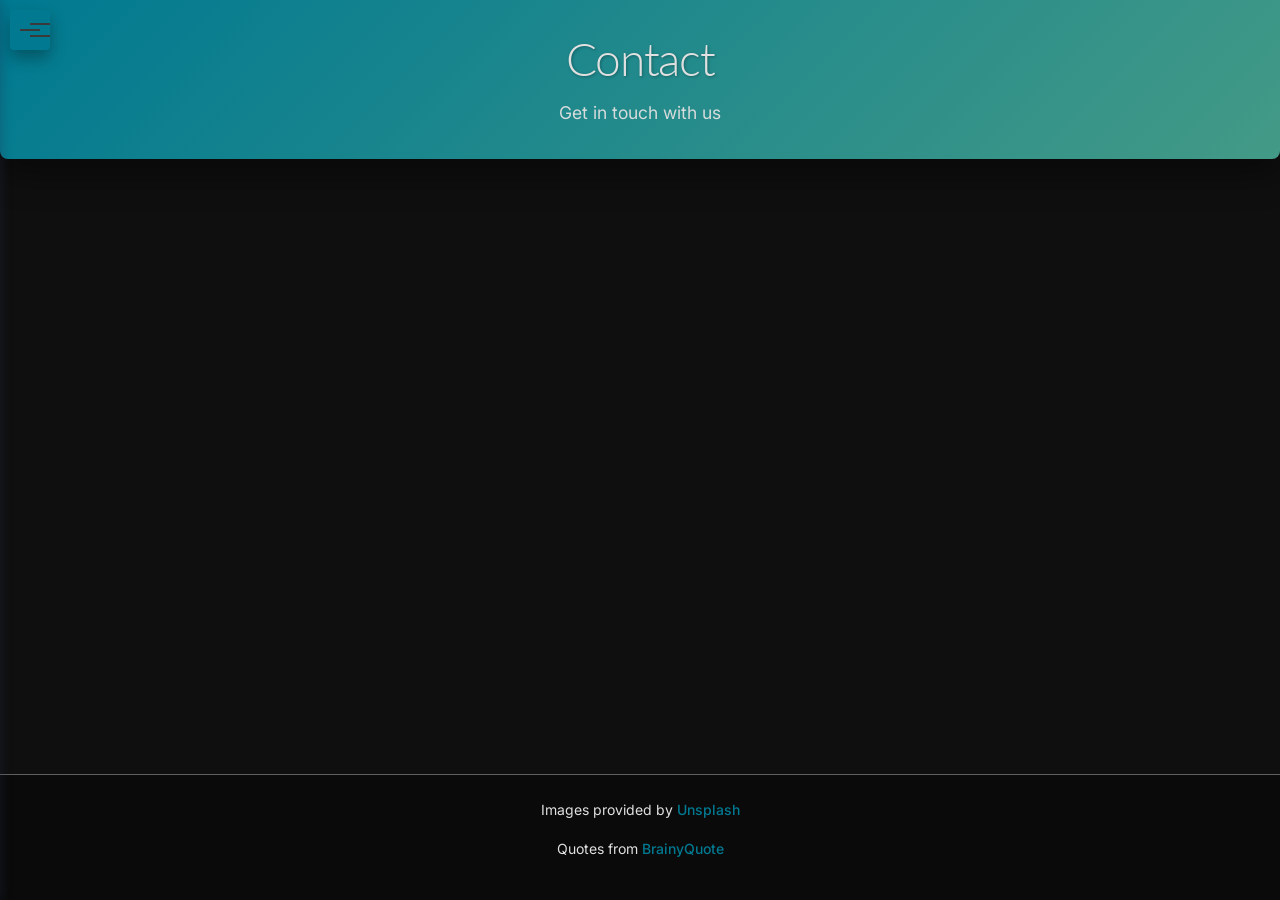
==== commit b48c9e05: "Apply dark mode styling and simplify How To and Contact pages - Converted entire website to dark mod" ====
--- a/contact.html
+++ b/contact.html
@@ -25,98 +25,17 @@
     
     <div class="main-content">
         <header>
-            <h1>Contact Us</h1>
-            <p>Get in touch with questions, feedback, or suggestions</p>
+            <h1>Contact</h1>
+            <p>Get in touch with us</p>
         </header>
         
         <main>
-            <div class="content-page">
-                <section class="contact-section">
-                    <h2>We'd Love to Hear From You!</h2>
-                    <p>Whether you have questions about the gallery, want to report an issue, or have suggestions for improvement, feel free to reach out to us.</p>
-                </section>
-                
-                <section class="contact-section">
-                    <h2>Contact Information</h2>
-                    <div class="contact-cards">
-                        <div class="contact-card">
-                            <div class="contact-icon">4e7</div>
-                            <h3>Email</h3>
-                            <p>For general inquiries and support:</p>
-                            <p><a href="mailto:contact@natureadventuregallery.com">contact@natureadventuregallery.com</a></p>
-                        </div>
-                        <div class="contact-card">
-                            <div class="contact-icon">41b</div>
-                            <h3>Technical Support</h3>
-                            <p>For bugs, errors, or technical issues:</p>
-                            <p><a href="mailto:support@natureadventuregallery.com">support@natureadventuregallery.com</a></p>
-                        </div>
-                        <div class="contact-card">
-                            <div class="contact-icon">4a1</div>
-                            <h3>Feedback & Suggestions</h3>
-                            <p>Share your ideas for new features:</p>
-                            <p><a href="mailto:feedback@natureadventuregallery.com">feedback@natureadventuregallery.com</a></p>
-                        </div>
-                    </div>
-                </section>
-                
-                <section class="contact-section">
-                    <h2>Frequently Asked Questions</h2>
-                    <div class="faq-container">
-                        <div class="faq-item">
-                            <h3>How do I use the gallery?</h3>
-                            <p>Simply visit the <a href="index.html">Home page</a> and browse the images. No login is required. The images change automatically every day.</p>
-                        </div>
-                        <div class="faq-item">
-                            <h3>Can I download the images?</h3>
-                            <p>All images are provided by Unsplash and are free to use under the <a href="https://unsplash.com/license" target="_blank">Unsplash License</a>. You can download them directly from Unsplash.</p>
-                        </div>
-                        <div class="faq-item">
-                            <h3>Why do the images change daily?</h3>
-                            <p>The gallery uses a daily rotation system to provide fresh content every day. This creates a dynamic experience where you'll see new images each time you visit.</p>
-                        </div>
-                        <div class="faq-item">
-                            <h3>Can I contribute images?</h3>
-                            <p>Currently, images are sourced from Unsplash. If you're a photographer and would like your work featured, consider contributing to Unsplash where our images are sourced from.</p>
-                        </div>
-                        <div class="faq-item">
-                            <h3>Is there a mobile app?</h3>
-                            <p>Not at this time. However, our website is fully responsive and works great on mobile devices. You can save it to your home screen for app-like access.</p>
-                        </div>
-                    </div>
-                </section>
-                
-                <section class="contact-section">
-                    <h2>Connect With Us</h2>
-                    <div class="social-links">
-                        <p>Follow us on social media for updates and more great content:</p>
-                        <div class="social-icons">
-                            <a href="https://twitter.com/naturegallery" target="_blank" class="social-icon twitter">Twitter</a>
-                            <a href="https://instagram.com/natureadventuregallery" target="_blank" class="social-icon instagram">Instagram</a>
-                            <a href="https://facebook.com/natureadventuregallery" target="_blank" class="social-icon facebook">Facebook</a>
-                            <a href="https://github.com/JowanWondergem/mistraltestcode" target="_blank" class="social-icon github">GitHub</a>
-                        </div>
-                    </div>
-                </section>
-                
-                <section class="contact-section">
-                    <h2>Newsletter</h2>
-                    <p>Stay updated with our latest features and image collections:</p>
-                    <form class="newsletter-form" action="#" method="post">
-                        <div class="form-group">
-                            <label for="email">Email Address:</label>
-                            <input type="email" id="email" name="email" placeholder="Enter your email" required>
-                        </div>
-                        <button type="submit" class="submit-btn">Subscribe</button>
-                    </form>
-                    <p class="note">Note: Newsletter functionality is coming soon. Your email will not be collected at this time.</p>
-                </section>
-            </div>
+            <!-- Empty main content - only header is shown -->
         </main>
         
         <footer>
             <p>Images provided by <a href="https://unsplash.com" target="_blank">Unsplash</a></p>
-            <p>&copy; 2026 Nature & Adventure Gallery. All images &copy; their respective photographers.</p>
+            <p>Quotes from <a href="https://www.brainyquote.com" target="_blank">BrainyQuote</a></p>
         </footer>
     </div>
     
--- a/styles.css
+++ b/styles.css
@@ -28,24 +28,42 @@
     --secondary: var(--sea-green);
     --accent: var(--sand);
     
-    /* Neutral Colors */
-    --dark: var(--navy);
-    --light: #f8f9fa;
-    --white: #fff;
-    --gray: #6c757d;
-    --gray-light: #e9ecef;
+    /* Neutral Colors - DARK MODE */
+    --dark: #1a1a1a;
+    --darker: #0f0f0f;
+    --darkest: #0a0a0a;
+    --light: #2a2a2a;
+    --lighter: #3a3a3a;
+    --white: #e0e0e0;
+    --gray: #909090;
+    --gray-light: #4a4a4a;
+    --gray-dark: #606060;
+    
+    /* Background Colors */
+    --bg-primary: var(--darker);
+    --bg-secondary: var(--darkest);
+    --bg-tertiary: var(--dark);
+    --bg-card: var(--lighter);
+    --bg-overlay: rgba(10, 10, 10, 0.95);
+    
+    /* Text Colors for Dark Mode */
+    --text-primary: var(--white);
+    --text-secondary: #b0b0b0;
+    --text-tertiary: #808080;
+    --text-muted: #606060;
     
     /* Design Tokens */
     --border-radius: 0.25rem;
     --border-radius-lg: 0.5rem;
-    --box-shadow: 0 0.5rem 1rem rgba(34, 46, 80, 0.15);
-    --box-shadow-lg: 0 1rem 2rem rgba(34, 46, 80, 0.2);
+    --box-shadow: 0 0.5rem 1rem rgba(0, 0, 0, 0.3);
+    --box-shadow-lg: 0 1rem 2rem rgba(0, 0, 0, 0.4);
+    --box-shadow-card: 0 0.5rem 1rem rgba(0, 0, 0, 0.2);
     --transition: all 0.2s ease-in-out;
     --transition-slow: all 0.3s ease-in-out;
     
-    /* Typography - Modern Font Stack */
-    --font-primary: 'Lato', sans-serif;
-    --font-secondary: 'Inter', sans-serif;
+    /* Typography */
+    --font-heading: 'Lato', sans-serif;
+    --font-body: 'Inter', sans-serif;
     --font-size-base: 1rem;
     --line-height-base: 1.6;
 }
@@ -55,29 +73,29 @@
 }
 
 body {
-    font-family: var(--font-secondary);
+    font-family: var(--font-body);
     font-size: var(--font-size-base);
     font-weight: 400;
     line-height: var(--line-height-base);
-    color: var(--dark);
-    background-color: var(--light);
+    color: var(--text-primary);
+    background-color: var(--bg-primary);
     -webkit-font-smoothing: antialiased;
     -moz-osx-font-smoothing: grayscale;
 }
 
-/* Typography */
+/* Typography - Headings use Lato, everything else inherits Inter from body */
 h1, h2, h3, h4, h5, h6 {
     margin-bottom: 0.5rem;
     font-weight: 700;
     line-height: 1.2;
-    color: var(--navy);
-    font-family: var(--font-primary);
+    color: var(--text-primary);
+    font-family: var(--font-heading);
 }
 
 h1 { 
     font-size: calc(1.325rem + 1.9vw); 
     font-weight: 300;
-    letter-spacing: -0.02em;
+    letter-spacing: -0.03em;
 }
 h2 { 
     font-size: calc(1.275rem + 0.9vw); 
@@ -91,19 +109,17 @@
 
 p {
     margin-bottom: 1rem;
-    color: var(--dark);
-    font-family: var(--font-secondary);
+    color: var(--text-primary);
 }
 
 a {
-    color: var(--primary);
+    color: var(--primary-light);
     text-decoration: none;
     transition: var(--transition);
-    font-family: var(--font-secondary);
 }
 
 a:hover {
-    color: var(--primary-dark);
+    color: var(--primary);
     text-decoration: underline;
 }
 
@@ -122,7 +138,6 @@
     border-radius: var(--border-radius);
     transition: var(--transition);
     cursor: pointer;
-    font-family: var(--font-primary);
 }
 
 .btn-primary {
@@ -138,14 +153,14 @@
 }
 
 .btn-accent {
-    color: var(--navy);
+    color: var(--text-primary);
     background-color: var(--accent);
     border-color: var(--accent);
     font-weight: 700;
 }
 
 .btn-accent:hover {
-    color: var(--navy);
+    color: var(--text-primary);
     background-color: #d4c477;
     border-color: #d4c477;
 }
@@ -208,7 +223,7 @@
     display: block;
     width: 20px;
     height: 2px;
-    background: var(--white);
+    background: var(--bg-card);
     position: relative;
     transition: var(--transition);
 }
@@ -219,7 +234,7 @@
     position: absolute;
     width: 20px;
     height: 2px;
-    background: var(--white);
+    background: var(--bg-card);
     transition: var(--transition);
 }
 
@@ -236,15 +251,14 @@
     top: 0;
     width: 250px;
     height: 100vh;
-    background: var(--navy);
-    color: var(--white);
+    background: var(--darkest);
+    color: var(--text-primary);
     transform: translateX(-100%);
     transition: var(--transition-slow);
     overflow-y: auto;
     z-index: 1040;
     padding-top: 60px;
     box-shadow: 2px 0 10px rgba(34, 46, 80, 0.3);
-    font-family: var(--font-primary);
 }
 
 .sidebar.open {
@@ -264,11 +278,9 @@
 .sidebar-menu a {
     display: block;
     padding: 12px 20px;
-    color: var(--gray);
+    color: var(--text-tertiary);
     transition: var(--transition);
     font-size: 0.95rem;
-    font-family: var(--font-primary);
-    font-weight: 400;
 }
 
 .sidebar-menu a:hover {
@@ -313,7 +325,7 @@
 /* Header */
 header {
     background: linear-gradient(135deg, var(--primary) 0%, var(--secondary) 100%);
-    color: var(--white);
+    color: var(--text-primary);
     padding: 2rem 1rem;
     margin-bottom: 1.5rem;
     border-radius: 0 0 var(--border-radius-lg) var(--border-radius-lg);
@@ -325,106 +337,282 @@
     color: var(--white);
     margin-bottom: 0.75rem;
     text-shadow: 1px 1px 3px rgba(0, 0, 0, 0.3);
-    font-family: var(--font-primary);
     font-weight: 300;
     letter-spacing: -0.03em;
-    font-size: 2.5rem;
 }
 
 header p {
     opacity: 0.95;
     margin-bottom: 0;
     font-size: 1.1rem;
-    font-family: var(--font-secondary);
-    font-weight: 400;
-}
-
-/* Gallery Grid */
-.gallery-grid {
-    display: grid;
-    grid-template-columns: repeat(auto-fill, minmax(250px, 1fr));
-    gap: 1rem;
-    margin-bottom: 1.5rem;
-    padding: 0 1rem;
-}
-
-.gallery-item {
+}
+
+/* Single Image Container */
+.single-image-container {
     position: relative;
-    aspect-ratio: 1 / 1;
+    width: 100%;
+    max-width: 800px;
+    margin: 0 auto 1.5rem;
+    aspect-ratio: 16 / 9;
     overflow: hidden;
     border-radius: var(--border-radius-lg);
-    box-shadow: var(--box-shadow);
+    box-shadow: var(--box-shadow-lg);
+    background: var(--bg-card);
+    cursor: pointer;
     transition: var(--transition-slow);
-    background: var(--mint);
-    cursor: pointer;
-}
-
-.gallery-item:hover {
-    transform: translateY(-8px);
-    box-shadow: var(--box-shadow-lg);
-}
-
-.gallery-item img {
+}
+
+.single-image-container:hover {
+    transform: translateY(-4px);
+    box-shadow: 0 15px 40px rgba(34, 46, 80, 0.25);
+}
+
+.single-image-container img {
     width: 100%;
     height: 100%;
     object-fit: cover;
     display: block;
     transition: var(--transition-slow);
-}
-
-.gallery-item:hover img {
-    transform: scale(1.05);
-}
-
-.gallery-item .overlay {
+    opacity: 0;
+}
+
+.single-image-container img.loaded {
+    opacity: 1;
+    animation: fadeIn 0.5s ease;
+}
+
+.single-image-container:hover img {
+    transform: scale(1.02);
+}
+
+/* Pixel Explosion Loading Animation */
+.pixel-explosion-loading {
     position: absolute;
-    bottom: 0;
-    left: 0;
-    right: 0;
-    background: linear-gradient(transparent, rgba(34, 46, 80, 0.9));
-    color: var(--white);
-    padding: 1rem;
-    transform: translateY(100%);
-    transition: var(--transition-slow);
-}
-
-.gallery-item:hover .overlay {
-    transform: translateY(0);
-}
-
-.gallery-item .category {
-    font-size: 0.875rem;
-    font-weight: 600;
-    margin-bottom: 0.25rem;
-    color: var(--accent);
-    font-family: var(--font-primary);
-}
-
-.gallery-item .photographer {
-    font-size: 0.75rem;
-    opacity: 0.9;
-    font-family: var(--font-secondary);
+    top: 50%;
+    left: 50%;
+    width: 200px;
+    height: 200px;
+    margin: -100px 0 0 -100px;
+    pointer-events: none;
+    z-index: 10;
+}
+
+.pixel-explosion-loading::before,
+.pixel-explosion-loading::after {
+    content: '';
+    position: absolute;
+    top: 50%;
+    left: 50%;
+    width: 0;
+    height: 0;
+    background: var(--primary);
+    border-radius: 50%;
+    transform: translate(-50%, -50%);
+    animation: pixelExplosion 1.5s ease-out forwards;
+}
+
+.pixel-explosion-loading::after {
+    background: var(--accent);
+    animation-delay: 0.1s;
+}
+
+@keyframes pixelExplosion {
+    0% {
+        width: 0;
+        height: 0;
+        opacity: 1;
+    }
+    50% {
+        width: 200px;
+        height: 200px;
+        opacity: 0.8;
+        border-radius: 20%;
+    }
+    100% {
+        width: 200px;
+        height: 200px;
+        opacity: 0;
+        border-radius: 0;
+    }
+}
+
+/* Create pixel grid effect */
+.pixel-explosion-loading .pixel {
+    position: absolute;
+    width: 8px;
+    height: 8px;
+    background: var(--primary);
+    border-radius: 0;
+    animation: pixelFadeIn 0.3s ease-out forwards;
+    opacity: 0;
+}
+
+.pixel-explosion-loading .pixel:nth-child(odd) {
+    background: var(--accent);
+    animation-delay: 0.05s;
+}
+
+.pixel-explosion-loading .pixel:nth-child(3n) {
+    background: var(--sea-green);
+    animation-delay: 0.1s;
+}
+
+.pixel-explosion-loading .pixel:nth-child(4n) {
+    background: var(--teal);
+    animation-delay: 0.15s;
+}
+
+@keyframes pixelFadeIn {
+    0% {
+        transform: scale(0);
+        opacity: 0;
+    }
+    100% {
+        transform: scale(1);
+        opacity: 1;
+    }
+}
+
+/* Enhanced pixel explosion with multiple pixels */
+.pixel-explosion-loading::before,
+.pixel-explosion-loading::after {
+    display: none;
+}
+
+/* Create the pixel grid for reversed explosion effect */
+.pixel-explosion-loading .pixel {
+    position: absolute;
+    width: 12px;
+    height: 12px;
+    background: var(--primary);
+    border-radius: 0;
+    animation: pixelFadeIn 0.4s ease-out forwards;
+    opacity: 0;
+    transform: translate(-50%, -50%) scale(0);
+}
+
+.pixel-explosion-loading .pixel.n1 { top: 10%; left: 10%; animation-delay: 0.02s; background: var(--teal); }
+.pixel-explosion-loading .pixel.n2 { top: 10%; left: 20%; animation-delay: 0.04s; background: var(--accent); }
+.pixel-explosion-loading .pixel.n3 { top: 10%; left: 30%; animation-delay: 0.06s; background: var(--sea-green); }
+.pixel-explosion-loading .pixel.n4 { top: 10%; left: 40%; animation-delay: 0.08s; background: var(--primary); }
+.pixel-explosion-loading .pixel.n5 { top: 10%; left: 50%; animation-delay: 0.1s; background: var(--teal); }
+.pixel-explosion-loading .pixel.n6 { top: 10%; left: 60%; animation-delay: 0.12s; background: var(--accent); }
+.pixel-explosion-loading .pixel.n7 { top: 10%; left: 70%; animation-delay: 0.14s; background: var(--sea-green); }
+.pixel-explosion-loading .pixel.n8 { top: 10%; left: 80%; animation-delay: 0.16s; background: var(--primary); }
+.pixel-explosion-loading .pixel.n9 { top: 10%; left: 90%; animation-delay: 0.18s; background: var(--teal); }
+
+.pixel-explosion-loading .pixel.n10 { top: 20%; left: 10%; animation-delay: 0.2s; background: var(--accent); }
+.pixel-explosion-loading .pixel.n11 { top: 20%; left: 20%; animation-delay: 0.22s; background: var(--sea-green); }
+.pixel-explosion-loading .pixel.n12 { top: 20%; left: 30%; animation-delay: 0.24s; background: var(--primary); }
+.pixel-explosion-loading .pixel.n13 { top: 20%; left: 40%; animation-delay: 0.26s; background: var(--teal); }
+.pixel-explosion-loading .pixel.n14 { top: 20%; left: 50%; animation-delay: 0.28s; background: var(--accent); }
+.pixel-explosion-loading .pixel.n15 { top: 20%; left: 60%; animation-delay: 0.3s; background: var(--sea-green); }
+.pixel-explosion-loading .pixel.n16 { top: 20%; left: 70%; animation-delay: 0.32s; background: var(--primary); }
+.pixel-explosion-loading .pixel.n17 { top: 20%; left: 80%; animation-delay: 0.34s; background: var(--teal); }
+.pixel-explosion-loading .pixel.n18 { top: 20%; left: 90%; animation-delay: 0.36s; background: var(--accent); }
+
+.pixel-explosion-loading .pixel.n19 { top: 30%; left: 10%; animation-delay: 0.38s; background: var(--sea-green); }
+.pixel-explosion-loading .pixel.n20 { top: 30%; left: 20%; animation-delay: 0.4s; background: var(--primary); }
+.pixel-explosion-loading .pixel.n21 { top: 30%; left: 30%; animation-delay: 0.42s; background: var(--teal); }
+.pixel-explosion-loading .pixel.n22 { top: 30%; left: 40%; animation-delay: 0.44s; background: var(--accent); }
+.pixel-explosion-loading .pixel.n23 { top: 30%; left: 50%; animation-delay: 0.46s; background: var(--sea-green); }
+.pixel-explosion-loading .pixel.n24 { top: 30%; left: 60%; animation-delay: 0.48s; background: var(--primary); }
+.pixel-explosion-loading .pixel.n25 { top: 30%; left: 70%; animation-delay: 0.5s; background: var(--teal); }
+.pixel-explosion-loading .pixel.n26 { top: 30%; left: 80%; animation-delay: 0.52s; background: var(--accent); }
+.pixel-explosion-loading .pixel.n27 { top: 30%; left: 90%; animation-delay: 0.54s; background: var(--sea-green); }
+
+.pixel-explosion-loading .pixel.n28 { top: 40%; left: 10%; animation-delay: 0.56s; background: var(--primary); }
+.pixel-explosion-loading .pixel.n29 { top: 40%; left: 20%; animation-delay: 0.58s; background: var(--teal); }
+.pixel-explosion-loading .pixel.n30 { top: 40%; left: 30%; animation-delay: 0.6s; background: var(--accent); }
+.pixel-explosion-loading .pixel.n31 { top: 40%; left: 40%; animation-delay: 0.62s; background: var(--sea-green); }
+.pixel-explosion-loading .pixel.n32 { top: 40%; left: 50%; animation-delay: 0.64s; background: var(--primary); }
+.pixel-explosion-loading .pixel.n33 { top: 40%; left: 60%; animation-delay: 0.66s; background: var(--teal); }
+.pixel-explosion-loading .pixel.n34 { top: 40%; left: 70%; animation-delay: 0.68s; background: var(--accent); }
+.pixel-explosion-loading .pixel.n35 { top: 40%; left: 80%; animation-delay: 0.7s; background: var(--sea-green); }
+.pixel-explosion-loading .pixel.n36 { top: 40%; left: 90%; animation-delay: 0.72s; background: var(--primary); }
+
+.pixel-explosion-loading .pixel.n37 { top: 50%; left: 10%; animation-delay: 0.74s; background: var(--teal); }
+.pixel-explosion-loading .pixel.n38 { top: 50%; left: 20%; animation-delay: 0.76s; background: var(--accent); }
+.pixel-explosion-loading .pixel.n39 { top: 50%; left: 30%; animation-delay: 0.78s; background: var(--sea-green); }
+.pixel-explosion-loading .pixel.n40 { top: 50%; left: 40%; animation-delay: 0.8s; background: var(--primary); }
+.pixel-explosion-loading .pixel.n41 { top: 50%; left: 50%; animation-delay: 0.82s; background: var(--teal); }
+.pixel-explosion-loading .pixel.n42 { top: 50%; left: 60%; animation-delay: 0.84s; background: var(--accent); }
+.pixel-explosion-loading .pixel.n43 { top: 50%; left: 70%; animation-delay: 0.86s; background: var(--sea-green); }
+.pixel-explosion-loading .pixel.n44 { top: 50%; left: 80%; animation-delay: 0.88s; background: var(--primary); }
+.pixel-explosion-loading .pixel.n45 { top: 50%; left: 90%; animation-delay: 0.9s; background: var(--teal); }
+
+.pixel-explosion-loading .pixel.n46 { top: 60%; left: 10%; animation-delay: 0.92s; background: var(--accent); }
+.pixel-explosion-loading .pixel.n47 { top: 60%; left: 20%; animation-delay: 0.94s; background: var(--sea-green); }
+.pixel-explosion-loading .pixel.n48 { top: 60%; left: 30%; animation-delay: 0.96s; background: var(--primary); }
+.pixel-explosion-loading .pixel.n49 { top: 60%; left: 40%; animation-delay: 0.98s; background: var(--teal); }
+.pixel-explosion-loading .pixel.n50 { top: 60%; left: 50%; animation-delay: 1.0s; background: var(--accent); }
+.pixel-explosion-loading .pixel.n51 { top: 60%; left: 60%; animation-delay: 1.02s; background: var(--sea-green); }
+.pixel-explosion-loading .pixel.n52 { top: 60%; left: 70%; animation-delay: 1.04s; background: var(--primary); }
+.pixel-explosion-loading .pixel.n53 { top: 60%; left: 80%; animation-delay: 1.06s; background: var(--teal); }
+.pixel-explosion-loading .pixel.n54 { top: 60%; left: 90%; animation-delay: 1.08s; background: var(--accent); }
+
+.pixel-explosion-loading .pixel.n55 { top: 70%; left: 10%; animation-delay: 1.1s; background: var(--sea-green); }
+.pixel-explosion-loading .pixel.n56 { top: 70%; left: 20%; animation-delay: 1.12s; background: var(--primary); }
+.pixel-explosion-loading .pixel.n57 { top: 70%; left: 30%; animation-delay: 1.14s; background: var(--teal); }
+.pixel-explosion-loading .pixel.n58 { top: 70%; left: 40%; animation-delay: 1.16s; background: var(--accent); }
+.pixel-explosion-loading .pixel.n59 { top: 70%; left: 50%; animation-delay: 1.18s; background: var(--sea-green); }
+.pixel-explosion-loading .pixel.n60 { top: 70%; left: 60%; animation-delay: 1.2s; background: var(--primary); }
+.pixel-explosion-loading .pixel.n61 { top: 70%; left: 70%; animation-delay: 1.22s; background: var(--teal); }
+.pixel-explosion-loading .pixel.n62 { top: 70%; left: 80%; animation-delay: 1.24s; background: var(--accent); }
+.pixel-explosion-loading .pixel.n63 { top: 70%; left: 90%; animation-delay: 1.26s; background: var(--sea-green); }
+
+.pixel-explosion-loading .pixel.n64 { top: 80%; left: 10%; animation-delay: 1.28s; background: var(--primary); }
+.pixel-explosion-loading .pixel.n65 { top: 80%; left: 20%; animation-delay: 1.3s; background: var(--teal); }
+.pixel-explosion-loading .pixel.n66 { top: 80%; left: 30%; animation-delay: 1.32s; background: var(--accent); }
+.pixel-explosion-loading .pixel.n67 { top: 80%; left: 40%; animation-delay: 1.34s; background: var(--sea-green); }
+.pixel-explosion-loading .pixel.n68 { top: 80%; left: 50%; animation-delay: 1.36s; background: var(--primary); }
+.pixel-explosion-loading .pixel.n69 { top: 80%; left: 60%; animation-delay: 1.38s; background: var(--teal); }
+.pixel-explosion-loading .pixel.n70 { top: 80%; left: 70%; animation-delay: 1.4s; background: var(--accent); }
+.pixel-explosion-loading .pixel.n71 { top: 80%; left: 80%; animation-delay: 1.42s; background: var(--sea-green); }
+.pixel-explosion-loading .pixel.n72 { top: 80%; left: 90%; animation-delay: 1.44s; background: var(--primary); }
+
+.pixel-explosion-loading .pixel.n73 { top: 90%; left: 10%; animation-delay: 1.46s; background: var(--teal); }
+.pixel-explosion-loading .pixel.n74 { top: 90%; left: 20%; animation-delay: 1.48s; background: var(--accent); }
+.pixel-explosion-loading .pixel.n75 { top: 90%; left: 30%; animation-delay: 1.5s; background: var(--sea-green); }
+.pixel-explosion-loading .pixel.n76 { top: 90%; left: 40%; animation-delay: 1.52s; background: var(--primary); }
+.pixel-explosion-loading .pixel.n77 { top: 90%; left: 50%; animation-delay: 1.54s; background: var(--teal); }
+.pixel-explosion-loading .pixel.n78 { top: 90%; left: 60%; animation-delay: 1.56s; background: var(--accent); }
+.pixel-explosion-loading .pixel.n79 { top: 90%; left: 70%; animation-delay: 1.58s; background: var(--sea-green); }
+.pixel-explosion-loading .pixel.n80 { top: 90%; left: 80%; animation-delay: 1.6s; background: var(--primary); }
+.pixel-explosion-loading .pixel.n81 { top: 90%; left: 90%; animation-delay: 1.62s; background: var(--teal); }
+
+/* Hide loading animation when image is loaded */
+.pixel-explosion-loading.hidden {
+    display: none;
+}
+
+/* Fade in animation */
+@keyframes fadeIn {
+    from {
+        opacity: 0;
+    }
+    to {
+        opacity: 1;
+    }
 }
 
 /* Loading */
 .loading {
     text-align: center;
     font-size: 1.1rem;
-    color: var(--gray);
+    color: var(--text-tertiary);
     padding: 2rem;
-    font-family: var(--font-secondary);
 }
 
 /* Footer */
 footer {
     text-align: center;
     padding: 1.5rem;
-    color: var(--navy);
+    color: var(--text-secondary);
     font-size: 0.875rem;
     margin-top: auto;
-    border-top: 1px solid var(--mint);
-    background: var(--light);
-    font-family: var(--font-secondary);
+    border-top: 1px solid var(--gray-dark);
+    background: var(--bg-secondary);
 }
 
 footer a {
@@ -439,12 +627,12 @@
 }
 
 .how-to-section, .contact-section {
-    background: var(--white);
+    background: var(--bg-card);
     padding: 1.5rem;
     border-radius: var(--border-radius-lg);
-    box-shadow: var(--box-shadow);
+    box-shadow: var(--box-shadow-card);
     margin-bottom: 1.5rem;
-    border: 1px solid var(--mint);
+    border: 1px solid var(--gray-dark);
 }
 
 .how-to-section h2, .contact-section h2 {
@@ -452,7 +640,6 @@
     margin-bottom: 1rem;
     padding-bottom: 0.5rem;
     border-bottom: 2px solid var(--primary);
-    font-family: var(--font-primary);
     font-weight: 700;
 }
 
@@ -464,7 +651,6 @@
 
 .instructions-list li {
     margin-bottom: 0.5rem;
-    font-family: var(--font-secondary);
 }
 
 .categories-grid {
@@ -475,7 +661,7 @@
 }
 
 .category-card {
-    background: linear-gradient(135deg, var(--mint) 0%, var(--light) 100%);
+    background: var(--bg-card);
     padding: 1rem;
     border-radius: var(--border-radius);
     text-align: center;
@@ -490,15 +676,13 @@
 
 .category-card h3 {
     margin-bottom: 0.5rem;
-    color: var(--navy);
-    font-family: var(--font-primary);
+    color: var(--text-primary);
     font-weight: 700;
 }
 
 .category-card p {
     font-size: 0.875rem;
-    color: var(--secondary);
-    font-family: var(--font-secondary);
+    color: var(--text-secondary);
 }
 
 .contact-cards {
@@ -509,7 +693,7 @@
 }
 
 .contact-card {
-    background: linear-gradient(135deg, var(--mint) 0%, var(--light) 100%);
+    background: var(--bg-card);
     padding: 1.5rem;
     border-radius: var(--border-radius);
     text-align: center;
@@ -529,29 +713,26 @@
 
 .contact-card h3 {
     margin-bottom: 0.5rem;
-    color: var(--navy);
-    font-family: var(--font-primary);
+    color: var(--text-primary);
     font-weight: 700;
 }
 
 .contact-card p {
     font-size: 0.875rem;
-    color: var(--secondary);
+    color: var(--text-secondary);
     margin-bottom: 0.25rem;
-    font-family: var(--font-secondary);
 }
 
 .contact-card a {
     color: var(--primary);
     font-weight: 500;
-    font-family: var(--font-primary);
 }
 
 /* FAQ */
 .faq-container { margin-top: 1rem; }
 
 .faq-item {
-    background: var(--mint);
+    background: var(--bg-card);
     padding: 1rem;
     border-radius: var(--border-radius);
     margin-bottom: 0.75rem;
@@ -562,23 +743,20 @@
     color: var(--primary);
     margin-bottom: 0.5rem;
     font-size: 1rem;
-    font-family: var(--font-primary);
     font-weight: 700;
 }
 
 .faq-item p {
-    color: var(--navy);
+    color: var(--text-primary);
     line-height: 1.6;
     margin-bottom: 0;
-    font-family: var(--font-secondary);
 }
 
 /* Social Links */
 .social-links { text-align: center; }
 .social-links p { 
     margin-bottom: 1rem; 
-    color: var(--navy); 
-    font-family: var(--font-secondary);
+    color: var(--text-primary); 
 }
 
 .social-icons {
@@ -595,8 +773,7 @@
     text-decoration: none;
     font-weight: 600;
     transition: var(--transition);
-    color: var(--navy);
-    font-family: var(--font-primary);
+    color: var(--text-primary);
 }
 
 .social-icon:hover {
@@ -613,7 +790,7 @@
 .newsletter-form {
     max-width: 500px;
     margin: 1rem auto 0;
-    background: var(--mint);
+    background: var(--bg-card);
     padding: 1.5rem;
     border-radius: var(--border-radius);
     border: 1px solid var(--primary);
@@ -627,8 +804,7 @@
     display: block;
     margin-bottom: 0.5rem;
     font-weight: 600;
-    color: var(--navy);
-    font-family: var(--font-primary);
+    color: var(--text-primary);
 }
 
 .form-group input {
@@ -638,14 +814,13 @@
     border-radius: var(--border-radius);
     font-size: 0.95rem;
     transition: var(--transition);
-    background: var(--white);
-    font-family: var(--font-secondary);
+    background: var(--bg-card);
 }
 
 .form-group input:focus {
     outline: none;
     border-color: var(--primary);
-    box-shadow: 0 0 0 3px rgba(0, 121, 145, 0.15);
+    box-shadow: 0 0 0 3px rgba(0, 121, 145, 0.25);
 }
 
 .submit-btn {
@@ -659,7 +834,6 @@
     transition: var(--transition);
     width: 100%;
     font-weight: 600;
-    font-family: var(--font-primary);
 }
 
 .submit-btn:hover {
@@ -668,21 +842,20 @@
 
 .note {
     font-size: 0.875rem;
-    color: var(--secondary);
+    color: var(--text-secondary);
     font-style: italic;
     text-align: center;
     margin-top: 0.75rem;
-    font-family: var(--font-secondary);
 }
 
 /* Surprise Me Section */
 .surprise-section {
     padding: 1.5rem 1rem;
-    background: var(--white);
+    background: var(--bg-card);
     margin-top: 1rem;
     border-radius: var(--border-radius-lg);
     box-shadow: var(--box-shadow);
-    border: 1px solid var(--mint);
+    border: 1px solid var(--gray-dark);
 }
 
 .surprise-container {
@@ -695,14 +868,12 @@
     color: var(--primary);
     margin-bottom: 0.5rem;
     font-size: 1.5rem;
-    font-family: var(--font-primary);
     font-weight: 700;
 }
 
 .surprise-container > p {
-    color: var(--secondary);
+    color: var(--text-secondary);
     margin-bottom: 1.5rem;
-    font-family: var(--font-secondary);
 }
 
 .surprise-input-group {
@@ -719,8 +890,7 @@
     border-radius: var(--border-radius);
     font-size: 1rem;
     transition: var(--transition);
-    background: var(--white);
-    font-family: var(--font-secondary);
+    background: var(--bg-card);
 }
 
 .surprise-input-group input:focus {
@@ -730,15 +900,13 @@
 }
 
 .surprise-input-group input::placeholder {
-    color: var(--gray);
+    color: var(--text-tertiary);
     opacity: 0.7;
-    font-family: var(--font-secondary);
 }
 
 #surpriseBtn {
     min-width: 120px;
     font-weight: 700;
-    font-family: var(--font-primary);
 }
 
 /* Image Popup Modal */
@@ -749,7 +917,7 @@
     left: 0;
     width: 100%;
     height: 100%;
-    background: rgba(34, 46, 80, 0.98);
+    background: var(--bg-overlay);
     z-index: 2000;
     align-items: center;
     justify-content: center;
@@ -765,7 +933,7 @@
     right: 20px;
     background: none;
     border: none;
-    color: var(--white);
+    color: var(--text-primary);
     font-size: 2rem;
     cursor: pointer;
     transition: var(--transition);
@@ -813,14 +981,12 @@
     color: var(--accent);
     margin-bottom: 0.5rem;
     font-size: 1.5rem;
-    font-family: var(--font-primary);
     font-weight: 700;
 }
 
 .popup-info p {
-    color: var(--mint);
+    color: var(--text-secondary);
     opacity: 0.95;
-    font-family: var(--font-secondary);
 }
 
 /* Surprise Popup */
@@ -831,7 +997,7 @@
     left: 0;
     width: 100%;
     height: 100%;
-    background: rgba(34, 46, 80, 0.95);
+    background: var(--bg-overlay);
     z-index: 2000;
     align-items: center;
     justify-content: center;
@@ -847,7 +1013,7 @@
     right: 20px;
     background: none;
     border: none;
-    color: var(--white);
+    color: var(--text-primary);
     font-size: 2rem;
     cursor: pointer;
     transition: var(--transition);
@@ -899,14 +1065,12 @@
     color: var(--accent);
     margin-bottom: 0.5rem;
     font-size: 1.5rem;
-    font-family: var(--font-primary);
     font-weight: 700;
 }
 
 #surpriseDescription {
-    color: var(--mint);
+    color: var(--text-secondary);
     opacity: 0.95;
-    font-family: var(--font-secondary);
 }
 
 /* Animation Keyframes */
@@ -1048,3 +1212,100 @@
         width: 100%;
     }
 }
+
+/* Quote Container */
+.quote-container {
+    text-align: center;
+    max-width: 800px;
+    margin: 0 auto;
+}
+
+#randomQuote {
+    color: var(--text-primary);
+    margin-bottom: 0.75rem;
+    text-shadow: 1px 1px 3px rgba(0, 0, 0, 0.5);
+    font-weight: 300;
+    letter-spacing: -0.03em;
+    font-size: clamp(1.2rem, 2.5vw, 2.5rem);
+    line-height: 1.4;
+    min-height: 80px;
+}
+
+#quoteAuthor {
+    opacity: 0.95;
+    margin-bottom: 0;
+    font-size: 1.1rem;
+    color: var(--text-secondary);
+    font-style: italic;
+}
+
+/* Daily Train Commute Story Section */
+.story-section {
+    padding: 1.5rem 1rem;
+    background: var(--bg-card);
+    margin-top: 1rem;
+    border-radius: var(--border-radius-lg);
+    box-shadow: var(--box-shadow);
+    border: 1px solid var(--gray-dark);
+}
+
+.story-container {
+    max-width: 800px;
+    margin: 0 auto;
+    text-align: center;
+}
+
+.story-container h2 {
+    color: var(--primary);
+    margin-bottom: 0.5rem;
+    font-size: 1.5rem;
+    font-weight: 700;
+}
+
+.story-container > p {
+    color: var(--text-secondary);
+    margin-bottom: 1.5rem;
+}
+
+.story-content {
+    background: var(--bg-card);
+    padding: 1.5rem;
+    border-radius: var(--border-radius);
+    box-shadow: 0 2px 4px rgba(0, 0, 0, 0.1);
+    text-align: left;
+}
+
+#storyTitle {
+    color: var(--text-primary);
+    margin-bottom: 0.5rem;
+    font-size: 1.3rem;
+    font-weight: 600;
+    text-align: center;
+    border-bottom: 2px solid var(--sand);
+    padding-bottom: 0.5rem;
+}
+
+#storyCharacter {
+    color: var(--teal);
+    font-weight: 600;
+    text-align: center;
+    margin-bottom: 1rem;
+    font-style: italic;
+}
+
+#storyText {
+    color: var(--text-primary);
+    line-height: 1.7;
+    margin-bottom: 1rem;
+    font-size: 1rem;
+}
+
+#storyDate {
+    color: var(--text-tertiary);
+    font-size: 0.85rem;
+    text-align: center;
+    font-style: italic;
+    margin-top: 1rem;
+    padding-top: 1rem;
+    border-top: 1px solid var(--gray-light);
+}
